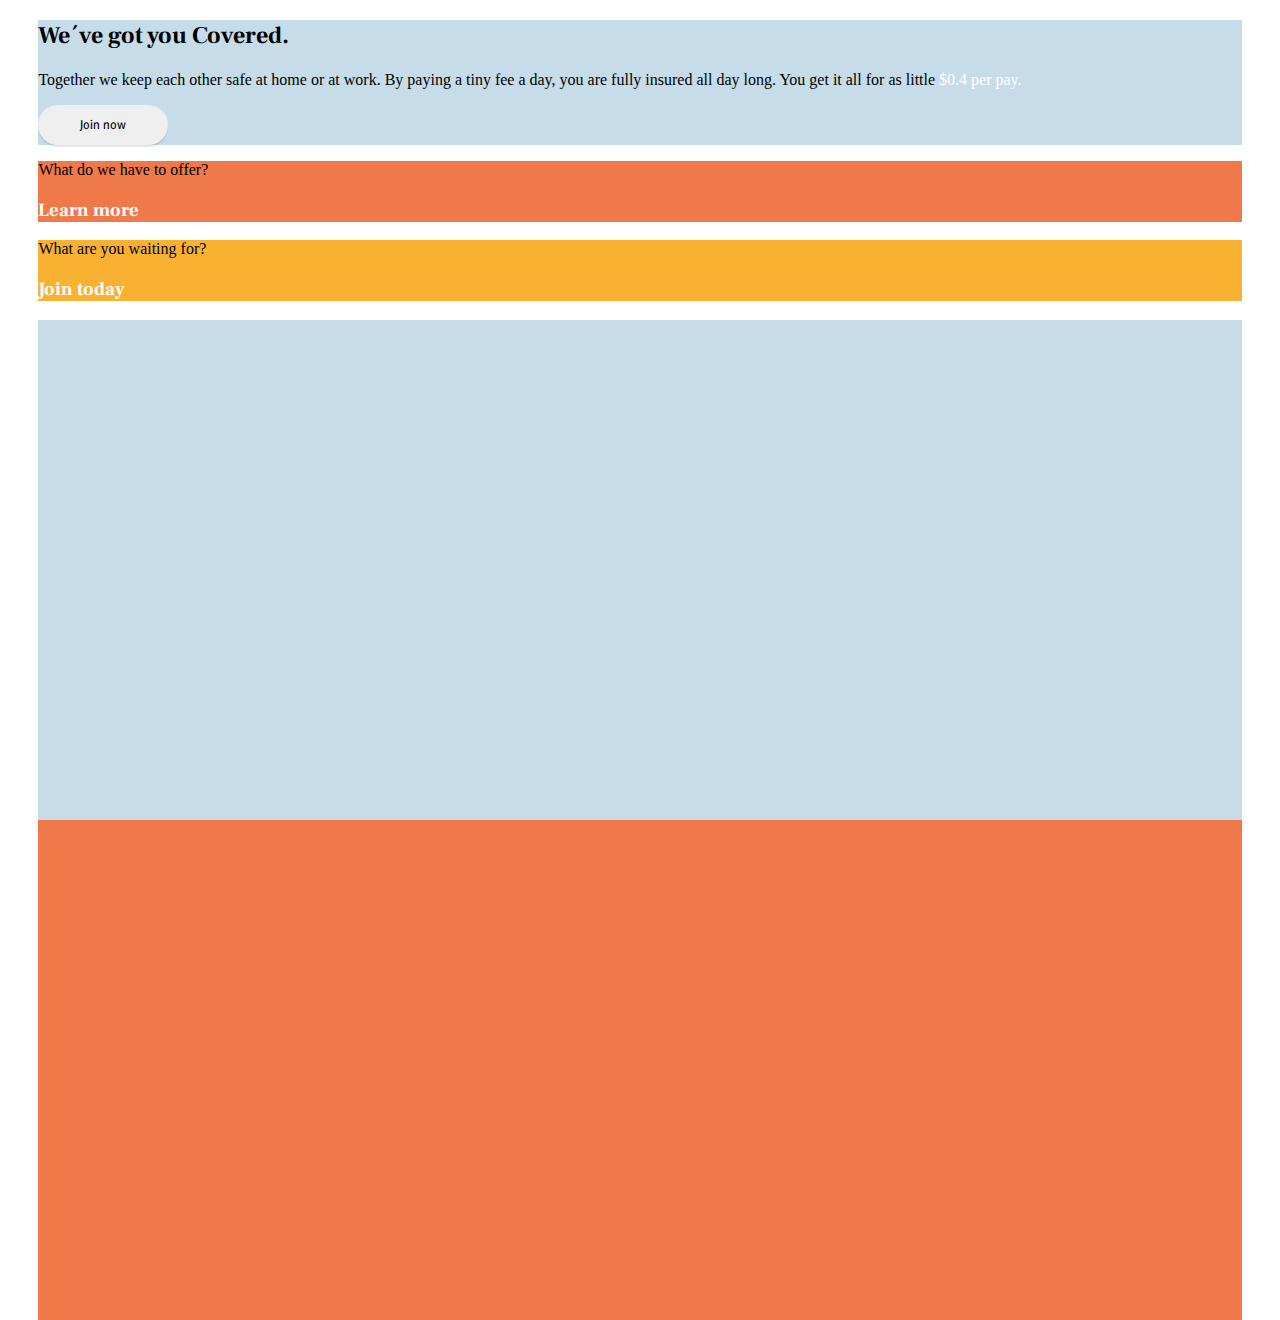
==== index.html @ 4764f1aa "fixed main tag" ====
<!DOCTYPE html>
<!--[if lt IE 7]>      <html class="no-js lt-ie9 lt-ie8 lt-ie7"> <![endif]-->
<!--[if IE 7]>         <html class="no-js lt-ie9 lt-ie8"> <![endif]-->
<!--[if IE 8]>         <html class="no-js lt-ie9"> <![endif]-->
<!--[if gt IE 8]><!-->
<html class="no-js">
<!--<![endif]-->

<head>
    <meta charset="utf-8">
    <meta http-equiv="X-UA-Compatible" content="IE=edge">
    <title>insurance-project</title>
    <meta name="description" content="">
    <meta name="viewport" content="width=device-width, initial-scale=1">
    <link rel="stylesheet" href="style.css">
</head>

<body>
    <main><section class="cover grid">
        <div class="cover__right">
            <article class="passepartout--bottom blue-bg">
                <h2>We´ve got you Covered.</h2>
                <p>
                    Together we keep each other safe at home or at work.
                    By paying a tiny fee a day, you are fully insured all
                    day long. You get it all for as little
                    <span class="brightest">
                        $0.4 per pay.
                    </span>
                </p>
                <button class="join">Join now</button>
                <div class="grid--subgrid">
                    <img class="family__img" src="family.png" alt="">
                </div>
            </article>
        </div>
        <div class="cover__left">         
            <article class="passepartout content--center red-bg">
                <p>What do we have to offer?</p>
                <h3 class="brightest">Learn more</h3>
            </article>
            <article class="passepartout content--center yellow-bg">
                <p>What are you waiting for?</p>
                <h3 class="brightest">Join today</h3>
            </article>
        </div>
    </section>
    <nav></nav>
    
        <div id="Middle" class="grid-1by1"><section class="blue-bg"></section><section class="red-bg"></section></div>
        <section id="Bottom"></section>     
    </main>
    <footer></footer>
</body>

</html>
---- style.css ----
@import url('https://fonts.googleapis.com/css2?family=Fira+Sans+Condensed:wght@400;500;700&family=Frank+Ruhl+Libre:wght@700;900&family=Rambla:wght@700&display=swap');

/**/

/* global */

html,
body {
    height: 100%;
}

html {
    margin-left: 3%;
    margin-right: 3%;
    margin-bottom: 0%;
    margin-top: 0%;
}

body {
    margin: 0%;
    vertical-align: middle;
}

/* colors */

:root {
    --blue: #c6dde9;
    --red: #f07949;
    --yellow: #f9b131;
    --bright: #999999;
    --brighter: #eaeaea;
    --brightest: #ffffff;
    --dim: #4f585d;
    --dark: #43403f;
    --darker: #282c2f;
    --darkest: #000000;
}


.red {
    color: var(--red);
}

.blue {
    color: var(--blue);
}

.yellow {
    color: var(--yellow);
}

.bright {
    color: var(--bright);
}

.brighter {
    color: var(--brighter);
}

.brightest {
    color: var(--brightest);
}

.dim {
    color: var(--dim);
}

.dark {
    color: var(--dark);
}

.darker {
    color: var(--darker);
}

.darkest {
    color: var(--darkest);
}

.red {
    color: var(--red);
}

.blue {
    color: var(--blue);
}

.yellow {
    color: var(--yellow);
}

.bright {
    color: var(--bright);
}

.brighter {
    color: var(--brighter);
}

.brightest {
    color: var(--brightest);
}

.dim {
    color: var(--dim);
}

.dark {
    color: var(--dark);
}

.darker {
    color: var(--darker);
}

.darkest {
    color: var(--darkest);
}

.red-bg {
    background-color: var(--red);
}

.blue-bg {
    background-color: var(--blue);
}

.yellow-bg {
    background-color: var(--yellow);
}

.bright-bg {
    background-color: var(--bright);
}

.brighter-bg {
    background-color: var(--brighter);
}

.brightest-bg {
    background-color: var(--brightest);
}

.dim-bg {
    background-color: var(--dim);
}

.dark-bg {
    background-color: var(--dark);
}

.darker-bg {
    background-color: var(--darker);
}

.darkest-bg {
    background-color: var(--darkest);
}


/* colors end */

/* fonts */

:root {
    --link: 'Rambla', sans-serif;
    --heading: 'Frank Ruhl Libre', serif;
    --paragraph: 'Fira Sans Condensed', sans-serif;
}

button {
    font-family: var(--link);
}

h1,
h2,
h3,
h4,
h5,
h6 {
    font-family: var(--heading);
}

p {
    font-family: var(--p-font-fam);
}

p.small {
    font-size: small;
}

p.medium {
    font-size: medium;
}

p.large {
    font-size: large;
}

p.larger {
    font-size: larger;
}

/* fonts end*/


link {
    text-decoration: none;

}

nav link {

    color: var(--dim);
}

nav link:hover {
    color: var(--darker);
}

.flex {
    display: flex;
}

/* grid */

/* class begins with "grid-" */
[class^="grid-"] {
    display: grid;
}

.grid-container {}

.grid-container .a {
    grid-area: a;
}

.grid-container .b {
    grid-area: b;
}

.grid-1by1 {
    grid-template-areas:
        "a"
        "b";
    grid-template-columns: repeat(1, 1fr);
    grid-template-rows: repeat(2, 500px);

}


.grid-2by1 {
    grid-column: 2/3;
    grid-row: 1/3;
}

button.join {
    width: 130px;
    height: 40px;
    box-shadow: 0px 2px 0px rgba(0, 0, 0, 0.1);
    border-color: transparent;
    border-radius: 100px;
}

.hej {}

.numbered {}
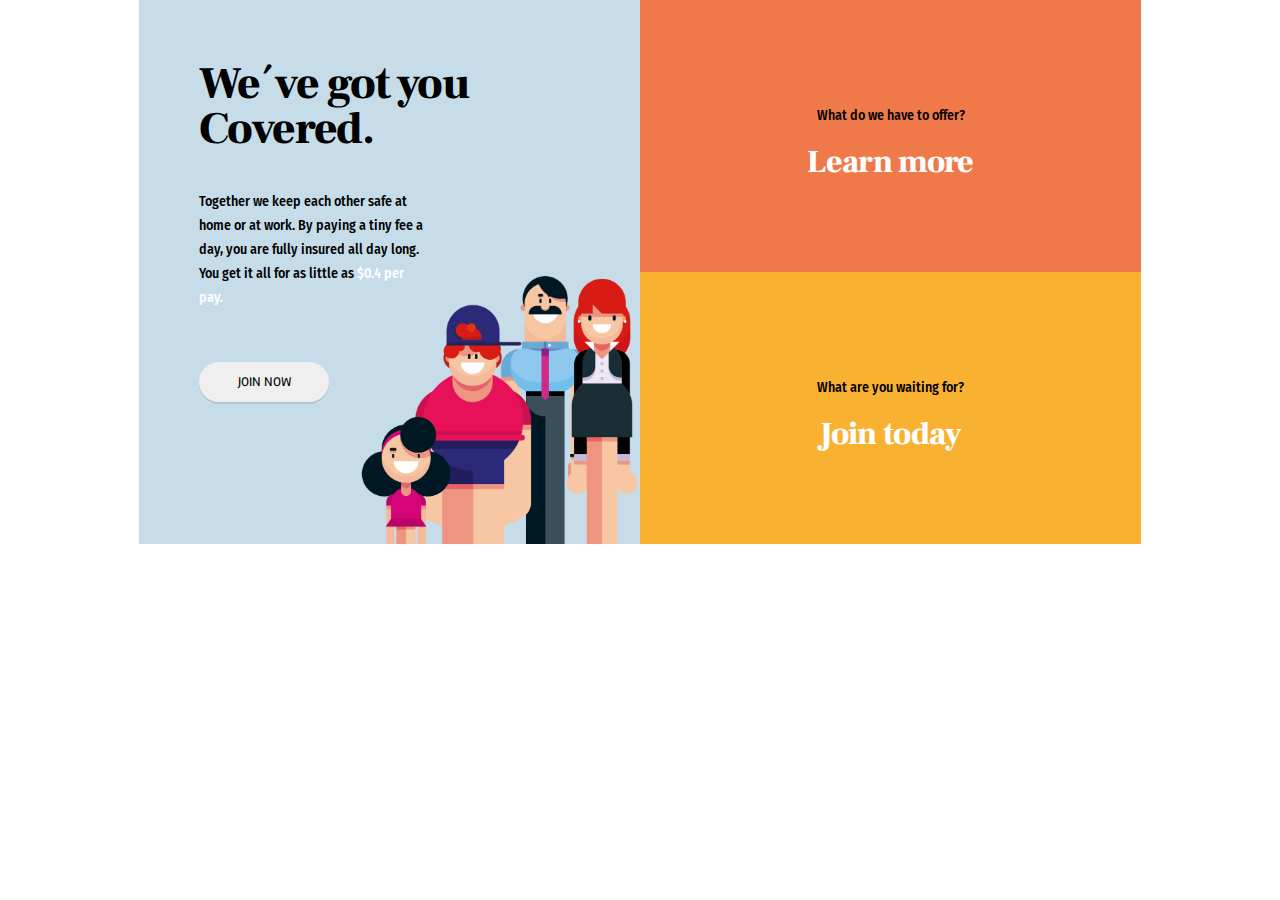
==== commit 0cda4303: "topSection, comments i css.file" ====
--- a/index.html
+++ b/index.html
@@ -16,39 +16,36 @@
 </head>
 
 <body>
-    <main><section class="cover grid">
-        <div class="cover__right">
-            <article class="passepartout--bottom blue-bg">
-                <h2>We´ve got you Covered.</h2>
-                <p>
-                    Together we keep each other safe at home or at work.
-                    By paying a tiny fee a day, you are fully insured all
-                    day long. You get it all for as little
-                    <span class="brightest">
-                        $0.4 per pay.
-                    </span>
-                </p>
-                <button class="join">Join now</button>
-                <div class="grid--subgrid">
-                    <img class="family__img" src="family.png" alt="">
-                </div>
-            </article>
-        </div>
-        <div class="cover__left">         
-            <article class="passepartout content--center red-bg">
-                <p>What do we have to offer?</p>
-                <h3 class="brightest">Learn more</h3>
-            </article>
-            <article class="passepartout content--center yellow-bg">
-                <p>What are you waiting for?</p>
-                <h3 class="brightest">Join today</h3>
-            </article>
-        </div>
+
+    <section class="topSection grid">
+        <article class="blue-square blue-bg">
+            <h2> We´ve got you Covered.</h2>
+            <p>
+                Together we keep each other safe at
+                home or at work. By paying a tiny
+                fee a day, you are fully insured all
+                day long. You get it all for as
+                little as <span class="brightest">$0.4 per pay.</span>
+            </p>
+            <button class="join">JOIN NOW</button>
+        </article>
+        <article class="red-square red-bg passpartou flex">
+            <p>What do we have to offer?</p>
+            <h3 class="brightest">Learn more</h3>
+        </article>
+        <article class="yellow-square yellow-bg passpartou flex">
+            <p>What are you waiting for?</p>
+            <h3 class="brightest">Join today</h3>
+        </article>
     </section>
+
+
     <nav></nav>
-    
-        <div id="Middle" class="grid-1by1"><section class="blue-bg"></section><section class="red-bg"></section></div>
-        <section id="Bottom"></section>     
+    <main>
+        <!-- 
+           <div id="Middle" class="grid-1by1"><section class="blue-bg"></section><section class="red-bg"></section></div>
+        <section id="Bottom"></section>  
+        -->
     </main>
     <footer></footer>
 </body>
--- a/style.css
+++ b/style.css
@@ -9,17 +9,20 @@
     height: 100%;
 }
 
-html {
+
+/*COMMENT OUT, Carl*/
+/* html {
     margin-left: 3%;
     margin-right: 3%;
     margin-bottom: 0%;
     margin-top: 0%;
-}
+} */
 
 body {
     margin: 0%;
     vertical-align: middle;
 }
+
 
 /* colors */
 
@@ -181,8 +184,10 @@
     font-family: var(--heading);
 }
 
+
+/*CHANGED VALUE, Carl*/
 p {
-    font-family: var(--p-font-fam);
+    font-family: var(--paragraph);
 }
 
 p.small {
@@ -248,10 +253,7 @@
 
 }
 
-
 .grid-2by1 {
-    grid-column: 2/3;
-    grid-row: 1/3;
 }
 
 button.join {
@@ -260,8 +262,127 @@
     box-shadow: 0px 2px 0px rgba(0, 0, 0, 0.1);
     border-color: transparent;
     border-radius: 100px;
-}
-
-.hej {}
-
-.numbered {}+    
+    /*ADDED, Carl*/
+    text-transform: uppercase;
+    margin: 10% 0;
+}
+
+.numbered {}
+
+
+
+/*
+Calle CSS
+*/
+
+* {
+    box-sizing: border-box;
+}
+
+
+/*Fonts*/
+
+h2 {
+    font-weight: 900;
+    font-size: 45px;
+    line-height: 100%;
+    letter-spacing: -0.02em;
+}
+
+h3 {
+    font-style: normal;
+    font-weight: 900;
+    font-size: 32px;
+    line-height: 41px;
+    letter-spacing: -0.02em;
+    margin: 0;
+}
+
+article p {
+    font-style: normal;
+    font-weight: 500;
+    font-size: 14px;
+    line-height: 24px;
+}
+
+/*
+MOBILE
+*/
+
+.blue-square {
+    min-width: 375px;
+    height: 724px;
+    padding: 5% 5% 0% 5%;
+
+    background: var(--blue) url('family.png') bottom center no-repeat;
+    background-size: 342px auto;
+}
+
+.red-square, .yellow-square {
+    min-width: 375px;
+    height: 315px;
+}
+
+.passpartou {
+    padding: 5%;
+}
+
+.red-square.flex, .yellow-square.flex {
+    display: flex;
+    flex-direction: column;
+    justify-content: center;
+    align-items: center;
+}
+
+/*
+DESKTOP LAYOUT
+*/
+
+.topSection {
+    grid-template-columns:1fr repeat(2, minmax(375px, 501px)) 1fr;
+    grid-template-rows: repeat(2, 272px);
+    grid-template-areas: 
+    ". bs rs ."
+    ". bs ys ."    
+    ;
+}
+
+.topSection .blue-square {
+    grid-area: bs;
+}
+
+.topSection .red-square {
+    grid-area: rs;
+}
+
+.topSection .yellow-square {
+    grid-area: ys;
+}
+
+@media only screen and (min-width: 750px) {
+
+    .grid {
+        display :grid;
+    }
+
+    .blue-square {
+        height: 100%;
+    }
+
+    .blue-square {
+        padding: 5% 12% 0% 12%;
+    }
+
+    .blue-square p {
+        width: 32ch;
+    }
+    
+    .blue-square {
+        background-position: bottom right;
+        background-size: 280px;
+    }
+
+    .red-square, .yellow-square {
+        height: 100%;
+}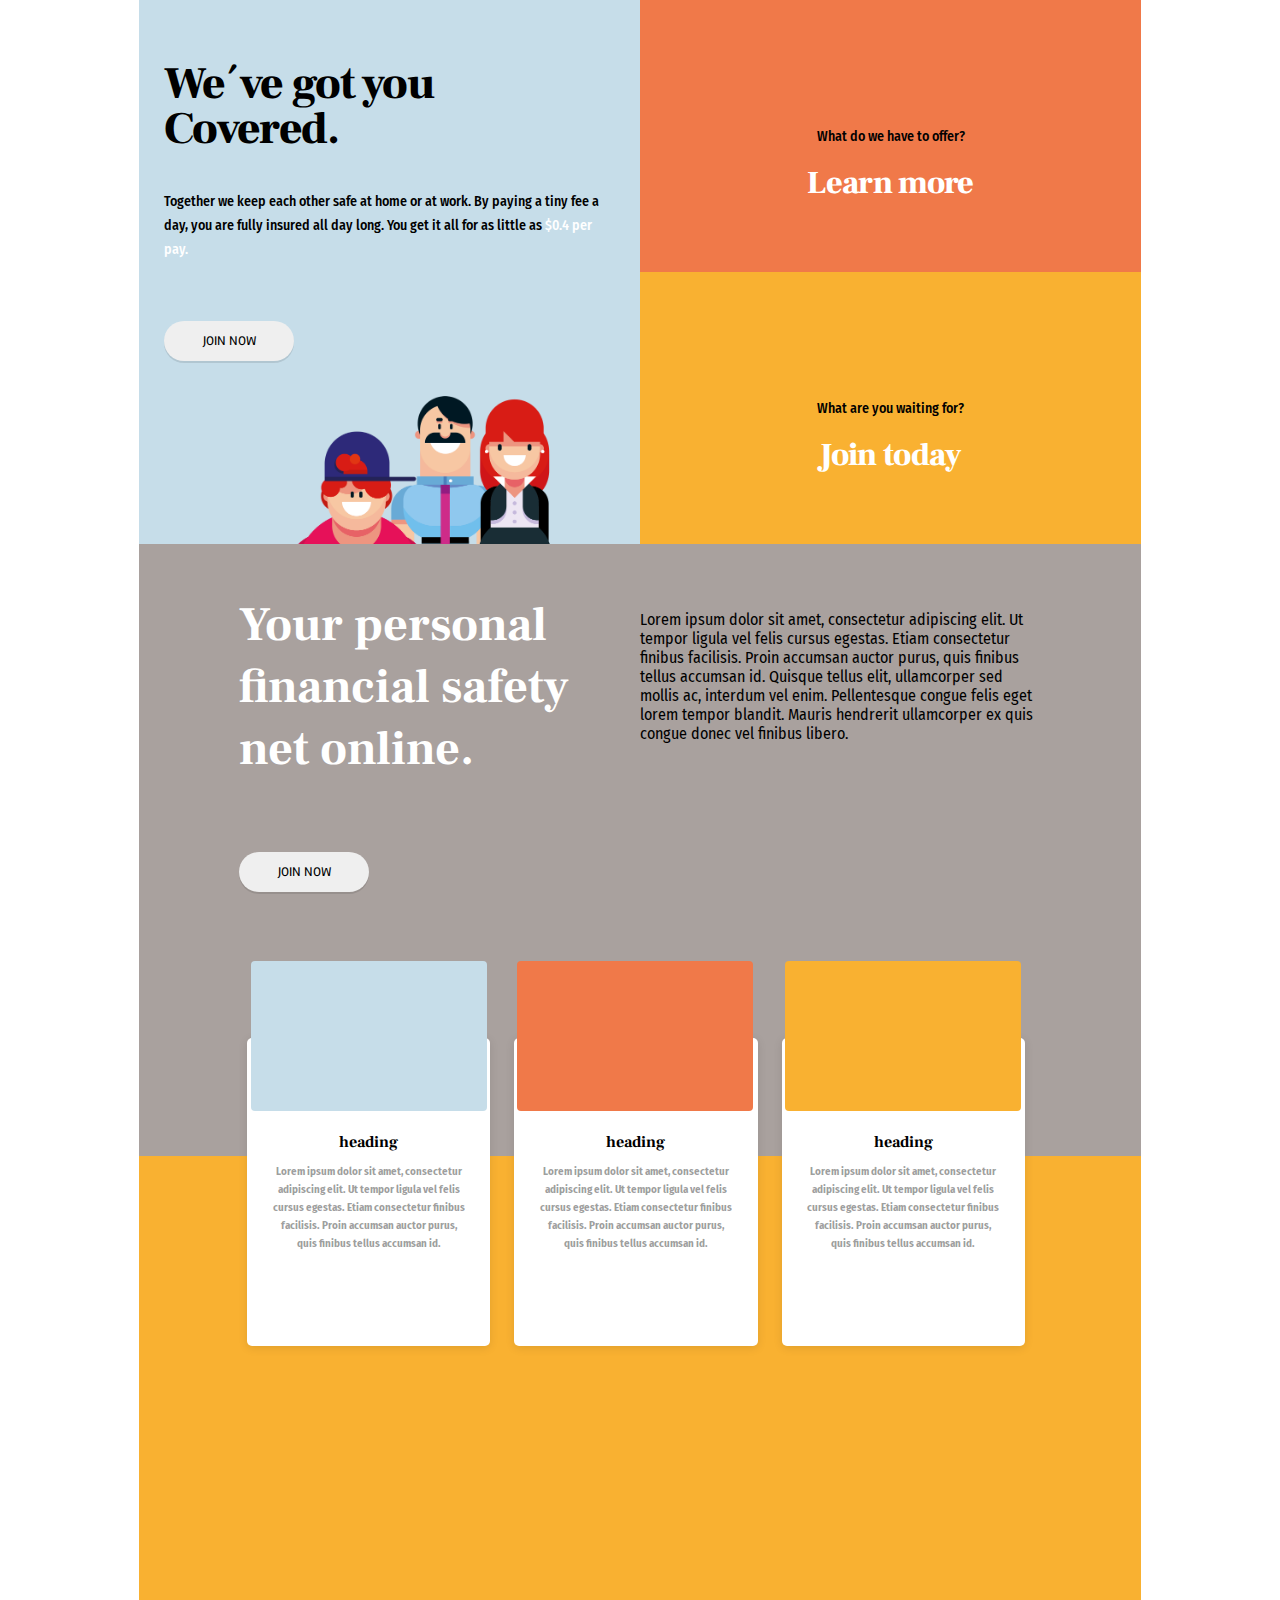
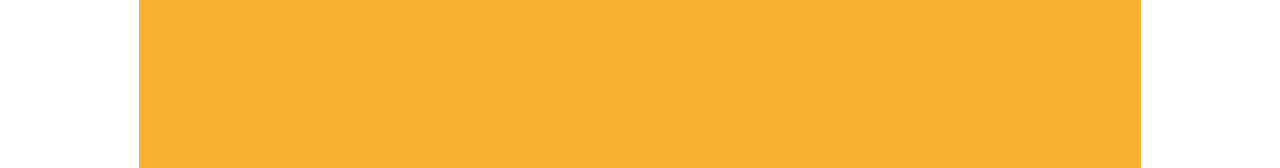
==== commit 229fb92d: "added work bread and edit queries" ====
--- a/index.html
+++ b/index.html
@@ -42,6 +42,41 @@
 
     <nav></nav>
     <main>
+        <section id="Middle" class="grid-1by1">
+            <div class="a bright-bg rectangle-big inline-grid grid-2by1">
+                <div class="container-l">
+                <h1 class="brightest">Your personal financial safety net online.</h1><button class="join smartphone-hidden">JOIN NOW</button></div>
+              <div class="container-r"> <p>Lorem ipsum dolor sit amet, consectetur adipiscing elit. Ut tempor ligula vel felis cursus egestas.
+                    Etiam consectetur finibus facilisis. Proin accumsan auctor purus, quis finibus tellus accumsan id.
+                    Quisque tellus elit, ullamcorper sed mollis ac, interdum vel enim. Pellentesque congue felis eget
+                    lorem tempor blandit. Mauris hendrerit ullamcorper ex quis congue donec vel finibus libero.</p></div>
+                
+            </div>
+    
+            <div class="flex yellow-bg rectangle-big justify-center direction-row ">
+                <div class="card">
+                    <div class="avatar-child"></div>
+                    <h4>heading<p>Lorem ipsum dolor sit amet, consectetur adipiscing elit. Ut tempor ligula vel felis
+                            cursus egestas. Etiam consectetur finibus facilisis. Proin accumsan auctor purus, quis
+                            finibus tellus accumsan id.</p>
+                    </h4>
+                </div>
+                <div class="card">
+                    <div class="avatar-adult"></div>
+                    <h4>heading<p>Lorem ipsum dolor sit amet, consectetur adipiscing elit. Ut tempor ligula vel felis
+                            cursus egestas. Etiam consectetur finibus facilisis. Proin accumsan auctor purus, quis
+                            finibus tellus accumsan id.</p>
+                    </h4>
+                </div>
+                <div class="card">
+                    <div class="avatar-old"></div>
+                    <h4>heading<p>Lorem ipsum dolor sit amet, consectetur adipiscing elit. Ut tempor ligula vel felis
+                            cursus egestas. Etiam consectetur finibus facilisis. Proin accumsan auctor purus, quis
+                            finibus tellus accumsan id.</p>
+                    </h4>
+                </div>
+        </section>
+        
         <!-- 
            <div id="Middle" class="grid-1by1"><section class="blue-bg"></section><section class="red-bg"></section></div>
         <section id="Bottom"></section>  
--- a/style.css
+++ b/style.css
@@ -7,20 +7,20 @@
 html,
 body {
     height: 100%;
+    word-break: break-word;
 }
 
 
 /*COMMENT OUT, Carl*/
 /* html {
-    margin-left: 3%;
-    margin-right: 3%;
+    margin-left: 5%;
+    margin-right: 5%;
     margin-bottom: 0%;
     margin-top: 0%;
 } */
 
 body {
     margin: 0%;
-    vertical-align: middle;
 }
 
 
@@ -30,7 +30,7 @@
     --blue: #c6dde9;
     --red: #f07949;
     --yellow: #f9b131;
-    --bright: #999999;
+    --bright: #a9a19e;
     --brighter: #eaeaea;
     --brightest: #ffffff;
     --dim: #4f585d;
@@ -174,6 +174,8 @@
 button {
     font-family: var(--link);
 }
+
+h1 {font-size: xxx-large;}
 
 h1,
 h2,
@@ -227,13 +229,149 @@
     display: flex;
 }
 
+.justify-center {
+    justify-content: center;
+}
+
+.direction-row {
+    flex-direction: row;
+}
+
+
 /* grid */
 
-/* class begins with "grid-" */
-[class^="grid-"] {
+.grid {
     display: grid;
 }
 
+.inline-grid {
+    display: inline-grid;
+}
+
+.avatar-child {
+    background-color: var(--blue);
+    background-image: url(/img/child.png);
+    background-position: bottom;
+    background-size: 30%;
+    background-repeat: no-repeat;
+    left: 1.25%;
+    position: relative;
+    top: -25%;
+    border-radius: 4px;
+    width: 236px;
+height: 150px;
+background-position: center 40px;
+
+}
+
+.avatar-adult {
+    background-color: var(--red);
+    background-image: url(/img/adult.png);
+    background-position: bottom;
+    background-size: 30%;
+    background-repeat: no-repeat;
+    left: 1.25%;
+    position: relative;
+    top: -25%;
+    border-radius: 4px;
+    width: 236px;
+height: 150px;
+background-position: center 40px;
+
+}
+
+.avatar-old 
+
+{
+    background-color: var(--yellow);
+    background-image: url(/img/old.png);
+    background-position: bottom;
+    background-size: 30%;
+    background-repeat: no-repeat;
+    left: 1.25%;
+    position: relative;
+    top: -25%;
+    border-radius: 4px;
+    width: 236px;
+height: 150px;
+background-position: center 40px;
+
+}
+
+.rectangle-big h1 {
+    margin-top: 0%;
+}
+
+.grid-2by1 {
+    grid-template-areas:
+        "a b";
+    grid-template-columns: repeat(2, 1fr);
+    grid-template-rows: repeat(1, minmax(375px, 501px));
+
+}
+
+.avatar-child {
+    background-color: var(--blue);
+    background-image: url(/img/child.png);
+    background-position: bottom;
+    background-size: 30%;
+    background-repeat: no-repeat;
+    left: 1.5%;
+    position: relative;
+    top: -25%;
+    border-radius: 4px;
+    width: 236px;
+height: 150px;
+background-position: center 40px;
+
+}
+
+
+
+
+.card {
+    background-color: var(--brightest);
+    box-shadow: 0px 2px 10px rgba(0, 0, 0, 0.1);
+    margin-left: 1%;
+    margin-right: 2%;
+    position: relative;
+    width: 256px;
+    height: 308px;
+    border-radius: 5px;
+    position: relative;
+    bottom: 30%;
+    text-align: center;
+}
+
+.card h4 {
+    position: relative;
+    bottom: 25%;
+    text-align: center;
+}
+
+.card p {
+    font-style: normal;
+    font-weight: bold;
+    font-size: 11px;
+    line-height: 18px;
+    color: rgba(0, 0, 0, 0.4);
+    margin-left: 10%;
+    margin-right: 10%;
+}
+
+
+main {
+    display: flex;
+    justify-content: center;
+}
+
+.rectangle-big {
+    width: 1002px;
+    height: 612px;
+    padding-left: 10%;
+    padding-right: 10%;
+    padding-top:5%;
+}
 .grid-container {}
 
 .grid-container .a {
@@ -249,11 +387,8 @@
         "a"
         "b";
     grid-template-columns: repeat(1, 1fr);
-    grid-template-rows: repeat(2, 500px);
-
-}
-
-.grid-2by1 {
+    grid-template-rows: repeat(2, minmax(375px, 501px));
+
 }
 
 button.join {
@@ -268,6 +403,8 @@
     margin: 10% 0;
 }
 
+button.join:hover {background-color: var(--brighter);}
+
 .numbered {}
 
 
@@ -360,7 +497,28 @@
     grid-area: ys;
 }
 
+@media only screen and (max-width: 805px) {
+    .rectangle-big {flex-flow: column; height: 100%;
+        display: flex;
+        flex-flow: column;
+        width: auto;}
+
+        
+    .card {align-self: center; margin-top: 30%; bottom: 90%; }
+    div[class^="avatar"] {left: 3.5%}
+
+    .smartphone-hidden {display: none;}
+
+
+    @media only screen and (max-width: 410px) {
+        .rectangle-big p {
+            margin-bottom: 10em;
+        }
+
+   }
+
 @media only screen and (min-width: 750px) {
+
 
     .grid {
         display :grid;
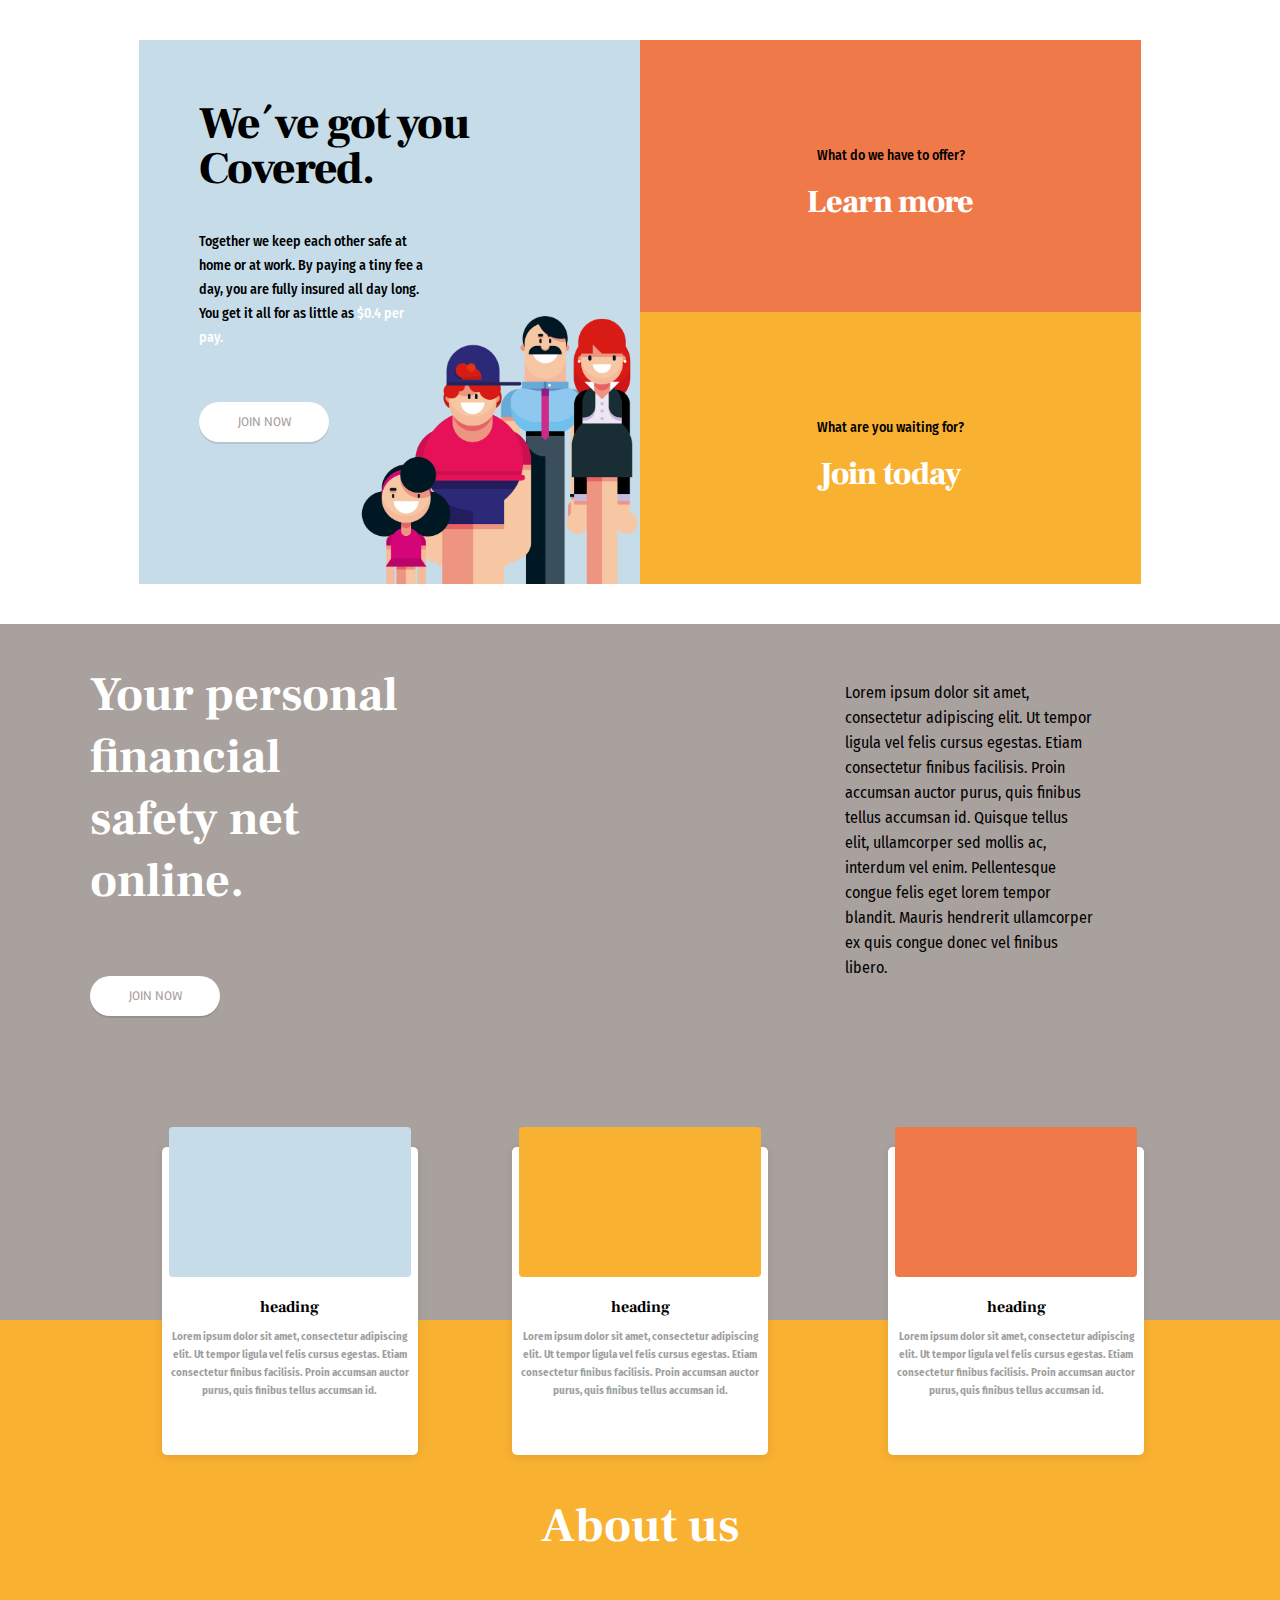
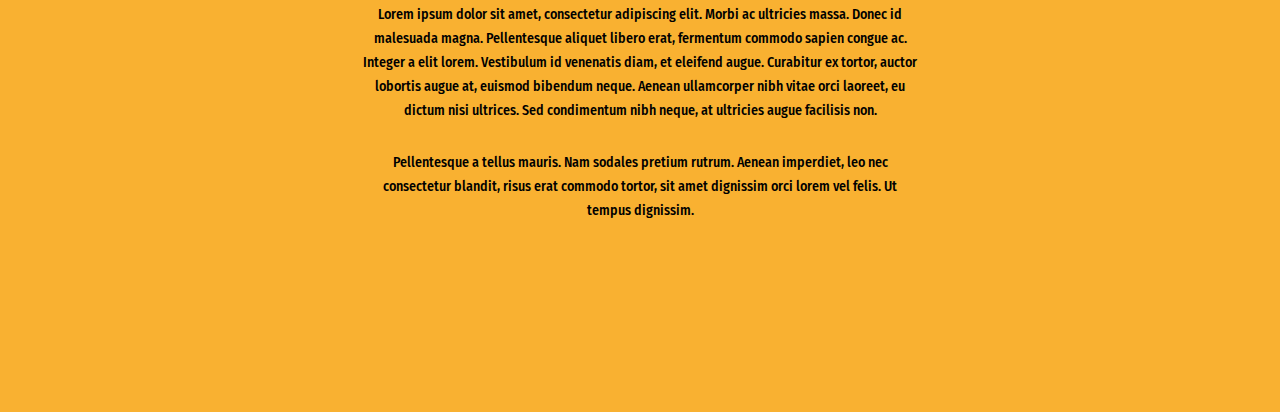
==== commit 9bc2dc8c: "restructured middle sections" ====
--- a/index.html
+++ b/index.html
@@ -42,41 +42,71 @@
 
     <nav></nav>
     <main>
-        <section id="Middle" class="grid-1by1">
-            <div class="a bright-bg rectangle-big inline-grid grid-2by1">
-                <div class="container-l">
-                <h1 class="brightest">Your personal financial safety net online.</h1><button class="join smartphone-hidden">JOIN NOW</button></div>
-              <div class="container-r"> <p>Lorem ipsum dolor sit amet, consectetur adipiscing elit. Ut tempor ligula vel felis cursus egestas.
-                    Etiam consectetur finibus facilisis. Proin accumsan auctor purus, quis finibus tellus accumsan id.
-                    Quisque tellus elit, ullamcorper sed mollis ac, interdum vel enim. Pellentesque congue felis eget
-                    lorem tempor blandit. Mauris hendrerit ullamcorper ex quis congue donec vel finibus libero.</p></div>
-                
+        <!-- grid -->
+        <section class="bright-bg grid">
+            <!-- Grå -->
+            <!-- 100% - höjden på korten -->
+            <div class="grid-container1">
+                <div class="text-container1">
+                    <h1 class="brightest">Your personal financial safety net online.</h1><button
+                        class="join smartphone-hidden">JOIN NOW</button>
+                </div>
+                <div class="text-container2">
+                    <p class="more-line-height">Lorem ipsum dolor sit amet, consectetur adipiscing elit. Ut tempor ligula vel felis cursus
+                        egestas.
+                        Etiam consectetur finibus facilisis. Proin accumsan auctor purus, quis finibus tellus accumsan
+                        id.
+                        Quisque tellus elit, ullamcorper sed mollis ac, interdum vel enim. Pellentesque congue felis
+                        eget
+                        lorem tempor blandit. Mauris hendrerit ullamcorper ex quis congue donec vel finibus libero.</p>
+                </div>
             </div>
-    
-            <div class="flex yellow-bg rectangle-big justify-center direction-row ">
-                <div class="card">
-                    <div class="avatar-child"></div>
-                    <h4>heading<p>Lorem ipsum dolor sit amet, consectetur adipiscing elit. Ut tempor ligula vel felis
+            <!-- Negativ marginal höjden op korten / 2 -->
+            <div class="card-container">
+                <div>
+                    <div class="card">
+                        <div class="avatar-child"></div>
+                        <h4>heading
+                        </h4>
+                        <p>Lorem ipsum dolor sit amet, consectetur adipiscing elit. Ut tempor ligula vel felis
                             cursus egestas. Etiam consectetur finibus facilisis. Proin accumsan auctor purus, quis
                             finibus tellus accumsan id.</p>
-                    </h4>
+                    </div>
                 </div>
                 <div class="card">
                     <div class="avatar-adult"></div>
-                    <h4>heading<p>Lorem ipsum dolor sit amet, consectetur adipiscing elit. Ut tempor ligula vel felis
-                            cursus egestas. Etiam consectetur finibus facilisis. Proin accumsan auctor purus, quis
-                            finibus tellus accumsan id.</p>
+                    <h4>heading
                     </h4>
+                    <p>Lorem ipsum dolor sit amet, consectetur adipiscing elit. Ut tempor ligula vel felis
+                        cursus egestas. Etiam consectetur finibus facilisis. Proin accumsan auctor purus, quis
+                        finibus tellus accumsan id.</p>
                 </div>
                 <div class="card">
                     <div class="avatar-old"></div>
-                    <h4>heading<p>Lorem ipsum dolor sit amet, consectetur adipiscing elit. Ut tempor ligula vel felis
-                            cursus egestas. Etiam consectetur finibus facilisis. Proin accumsan auctor purus, quis
-                            finibus tellus accumsan id.</p>
+                    <h4>heading
                     </h4>
+                    <p>Lorem ipsum dolor sit amet, consectetur adipiscing elit. Ut tempor ligula vel felis
+                        cursus egestas. Etiam consectetur finibus facilisis. Proin accumsan auctor purus, quis
+                        finibus tellus accumsan id.</p>
                 </div>
+            </div>
         </section>
-        
+        <section class="yellow-bg rectangle-big">
+            <article class="about-us"><div class="about-us">
+                <h1 class=" brightest about-us">About us</h1>
+                <p class="about-us">Lorem ipsum dolor sit amet, consectetur adipiscing elit. Morbi ac ultricies massa. Donec id
+                    malesuada
+                    magna. Pellentesque aliquet libero erat, fermentum commodo sapien congue ac. Integer a elit lorem.
+                    Vestibulum id venenatis diam, et eleifend augue. Curabitur ex tortor, auctor lobortis augue at,
+                    euismod bibendum neque. Aenean ullamcorper nibh vitae orci laoreet, eu dictum nisi ultrices. Sed
+                    condimentum nibh neque, at ultricies augue facilisis non.
+                </p> <p>
+                    Pellentesque a tellus mauris. Nam sodales pretium rutrum. Aenean imperdiet, leo nec consectetur
+                    blandit, risus erat commodo tortor, sit amet dignissim orci lorem vel felis. Ut tempus dignissim.
+                </p></div>
+            </article>
+        </section>
+
         <!-- 
            <div id="Middle" class="grid-1by1"><section class="blue-bg"></section><section class="red-bg"></section></div>
         <section id="Bottom"></section>  
--- a/style.css
+++ b/style.css
@@ -190,6 +190,7 @@
 /*CHANGED VALUE, Carl*/
 p {
     font-family: var(--paragraph);
+    
 }
 
 p.small {
@@ -251,50 +252,46 @@
 .avatar-child {
     background-color: var(--blue);
     background-image: url(/img/child.png);
-    background-position: bottom;
     background-size: 30%;
     background-repeat: no-repeat;
-    left: 1.25%;
+    border-radius: 4px;
+    min-width: 236px;
+    min-height: 150px;
+    background-position: center 40px;
     position: relative;
-    top: -25%;
+    bottom: 20px;
+}
+
+.grid-container1 {display: grid;
+    grid-template-columns: 1fr 1fr;margin-bottom: 100px;}
+
+.avatar-adult {
+    background-color: var(--yellow);
+    background-image: url(/img/adult.png);
+    background-size: 35%;
+    background-repeat: no-repeat;
     border-radius: 4px;
-    width: 236px;
-height: 150px;
-background-position: center 40px;
-
-}
-
-.avatar-adult {
+    min-width: 236px;
+    min-height: 150px;
+    background-position: center 30px;
+    position: relative;
+    bottom: 20px;
+
+}
+
+.avatar-old 
+
+{
     background-color: var(--red);
-    background-image: url(/img/adult.png);
-    background-position: bottom;
-    background-size: 30%;
+    background-image: url(/img/old.png);
+    background-size: 45%;
     background-repeat: no-repeat;
-    left: 1.25%;
+    border-radius: 4px;
+    min-width: 236px;
+    min-height: 150px;
+    background-position: center 40px;
     position: relative;
-    top: -25%;
-    border-radius: 4px;
-    width: 236px;
-height: 150px;
-background-position: center 40px;
-
-}
-
-.avatar-old 
-
-{
-    background-color: var(--yellow);
-    background-image: url(/img/old.png);
-    background-position: bottom;
-    background-size: 30%;
-    background-repeat: no-repeat;
-    left: 1.25%;
-    position: relative;
-    top: -25%;
-    border-radius: 4px;
-    width: 236px;
-height: 150px;
-background-position: center 40px;
+    bottom: 20px;
 
 }
 
@@ -302,50 +299,56 @@
     margin-top: 0%;
 }
 
-.grid-2by1 {
+.template-area-1 {
     grid-template-areas:
-        "a b";
-    grid-template-columns: repeat(2, 1fr);
-    grid-template-rows: repeat(1, minmax(375px, 501px));
-
-}
-
-.avatar-child {
-    background-color: var(--blue);
-    background-image: url(/img/child.png);
-    background-position: bottom;
-    background-size: 30%;
-    background-repeat: no-repeat;
-    left: 1.5%;
-    position: relative;
-    top: -25%;
-    border-radius: 4px;
-    width: 236px;
-height: 150px;
-background-position: center 40px;
-
-}
-
-
+        "a"
+        "b";
+
+    grid-template-rows: repeat(2, auto auto);
+
+}
+
+.card-container {margin-bottom: -175px;
+    display: flex;
+    justify-content: center;}
+
+ p.about-us{
+    text-align: center;
+    }
+
+section {padding: 40px;}
+
+.grid-container1{display: grid;
+    grid-template-columns: 1fr 1fr;}
 
 
 .card {
     background-color: var(--brightest);
     box-shadow: 0px 2px 10px rgba(0, 0, 0, 0.1);
-    margin-left: 1%;
-    margin-right: 2%;
-    position: relative;
+    margin-left: 10%;
     width: 256px;
     height: 308px;
     border-radius: 5px;
-    position: relative;
-    bottom: 30%;
     text-align: center;
-}
+    display: flex;
+flex-direction: column;
+padding-left: 7px;
+padding-right: 7px;
+}
+
+.text-container1 {padding-left: 50px;
+    padding-right: 50px;width: 415px;}
+
+    .text-container1 h1 {margin-top:0;}
+
+.text-container2 {padding-left: 10%;
+    width: 310px;justify-self: center;}
+
+text-container2 p {padding-right: 175px;padding-left: 50px;}
 
 .card h4 {
-    position: relative;
-    bottom: 25%;
+    margin-bottom: 0;
+    margin-top: 0;
     text-align: center;
 }
 
@@ -355,31 +358,28 @@
     font-size: 11px;
     line-height: 18px;
     color: rgba(0, 0, 0, 0.4);
-    margin-left: 10%;
-    margin-right: 10%;
-}
-
-
-main {
-    display: flex;
-    justify-content: center;
-}
-
-.rectangle-big {
-    width: 1002px;
-    height: 612px;
-    padding-left: 10%;
-    padding-right: 10%;
-    padding-top:5%;
-}
-.grid-container {}
-
-.grid-container .a {
+}
+
+article.about-us {margin:15vh;}
+
+div.about-us {display: flex;
+    flex-direction: column;
+    margin-left: 20%;
+    margin-right: 20%;text-align: center;}
+
+
+.more-line-height {line-height: 25px;}
+
+.grid-area-a {
     grid-area: a;
 }
 
-.grid-container .b {
+.grid-area-b {
     grid-area: b;
+}
+
+.grid-area-c {
+    grid-area: c;
 }
 
 .grid-1by1 {
@@ -397,7 +397,8 @@
     box-shadow: 0px 2px 0px rgba(0, 0, 0, 0.1);
     border-color: transparent;
     border-radius: 100px;
-    
+    background-color: var(--brightest);
+    color: var(--bright);
     /*ADDED, Carl*/
     text-transform: uppercase;
     margin: 10% 0;
@@ -452,7 +453,7 @@
     height: 724px;
     padding: 5% 5% 0% 5%;
 
-    background: var(--blue) url('family.png') bottom center no-repeat;
+    background: var(--blue) url('img/family.png') bottom center no-repeat;
     background-size: 342px auto;
 }
 
@@ -497,24 +498,28 @@
     grid-area: ys;
 }
 
-@media only screen and (max-width: 805px) {
-    .rectangle-big {flex-flow: column; height: 100%;
+@media only screen and (max-width: 375px) {
+
+    .grid-container1 {display: block;}
+
+    section.about-us {height: 245vh;}
+    div.about-us,article.about-us {margin: 0;}
+    grid-container1 {display: block;}
+    div.card-container {flex-flow: column; height: 100%;
         display: flex;
         flex-flow: column;
-        width: auto;}
+        width: auto;margin-bottom: 0vh;margin-top: -10vh;}
+
+        .text-container1, .text-container2 {padding: 0;}
+
+        section {padding: 30px;}
+
+        section.personal-finance {height: 285vh;}
 
         
-    .card {align-self: center; margin-top: 30%; bottom: 90%; }
-    div[class^="avatar"] {left: 3.5%}
+    .card {margin-top: 20%;margin-left: 8vw;}
 
     .smartphone-hidden {display: none;}
-
-
-    @media only screen and (max-width: 410px) {
-        .rectangle-big p {
-            margin-bottom: 10em;
-        }
-
    }
 
 @media only screen and (min-width: 750px) {
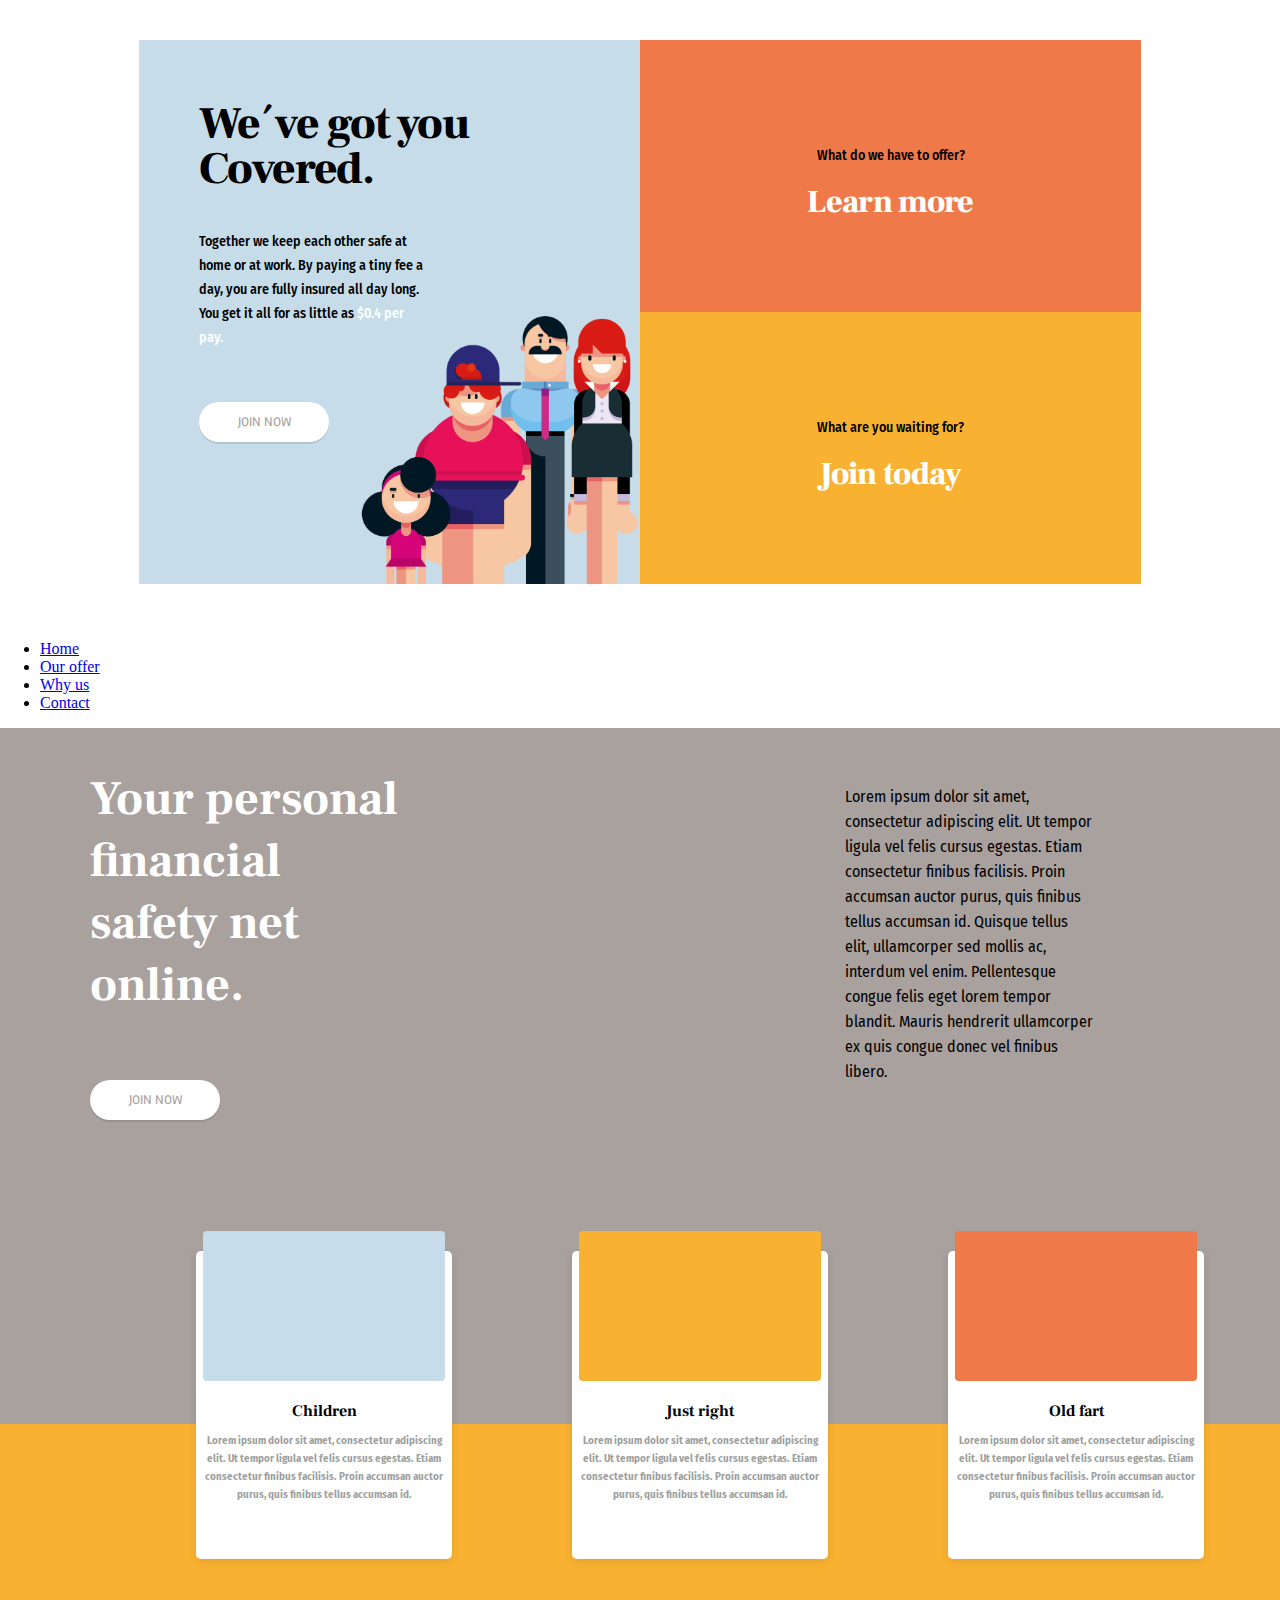
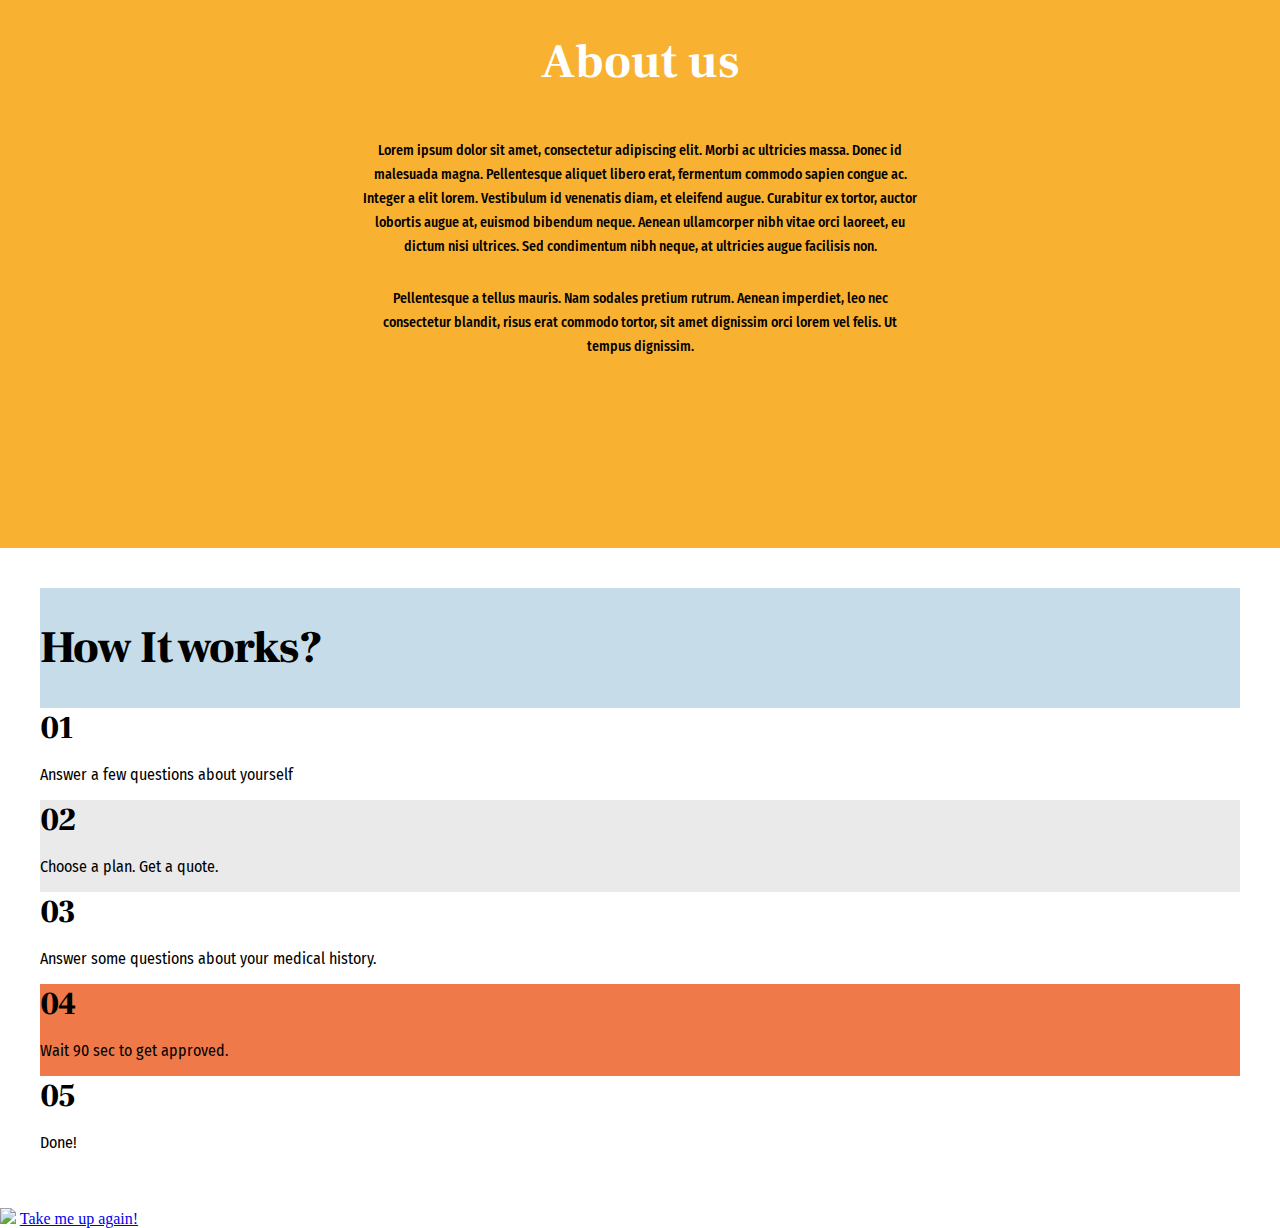
==== commit cf926783: "removed empty tag" ====
--- a/index.html
+++ b/index.html
@@ -17,42 +17,48 @@
 
 <body>
 
-    <section class="topSection grid">
-        <article class="blue-square blue-bg">
-            <h2> We´ve got you Covered.</h2>
-            <p>
-                Together we keep each other safe at
-                home or at work. By paying a tiny
-                fee a day, you are fully insured all
-                day long. You get it all for as
-                little as <span class="brightest">$0.4 per pay.</span>
-            </p>
-            <button class="join">JOIN NOW</button>
-        </article>
-        <article class="red-square red-bg passpartou flex">
-            <p>What do we have to offer?</p>
-            <h3 class="brightest">Learn more</h3>
-        </article>
-        <article class="yellow-square yellow-bg passpartou flex">
-            <p>What are you waiting for?</p>
-            <h3 class="brightest">Join today</h3>
-        </article>
-    </section>
+    <header>
+        <section class="topSection grid">
+            <article class="blue-square blue-bg imgFamily">
+                <h2> We´ve got you Covered.</h2>
+                <p>
+                    Together we keep each other safe at
+                    home or at work. By paying a tiny
+                    fee a day, you are fully insured all
+                    day long. You get it all for as
+                    little as <span class="brightest">$0.4 per pay.</span>
+                </p>
+                <button class="join">JOIN NOW</button>
+            </article>
+            <article class="red-square red-bg passpartou flex">
+                <p>What do we have to offer?</p>
+                <h3 class="brightest">Learn more</h3>
+            </article>
+            <article class="yellow-square yellow-bg passpartou flex">
+                <p>What are you waiting for?</p>
+                <h3 class="brightest">Join today</h3>
+            </article>
+        </section>
 
-
-    <nav></nav>
+        <nav class="mainNav hide">
+            <ul class="navItems">
+                <li><a class="link" href="index.html">Home</a></li>
+                <li><a class="link" href="#">Our offer</a></li>
+                <li><a class="link" href="#">Why us</a></li>
+                <li><a class="link" href="contact.html">Contact</a></li>
+            </ul>
+        </nav>
+    </header>
     <main>
-        <!-- grid -->
-        <section class="bright-bg grid">
-            <!-- Grå -->
-            <!-- 100% - höjden på korten -->
-            <div class="grid-container1">
+        <section class="bright-bg middle">
+            <div class="grid-container1 middle">
                 <div class="text-container1">
                     <h1 class="brightest">Your personal financial safety net online.</h1><button
                         class="join smartphone-hidden">JOIN NOW</button>
                 </div>
                 <div class="text-container2">
-                    <p class="more-line-height">Lorem ipsum dolor sit amet, consectetur adipiscing elit. Ut tempor ligula vel felis cursus
+                    <p class="more-line-height personal-finance textStyle">Lorem ipsum dolor sit amet, consectetur
+                        adipiscing elit. Ut tempor ligula vel felis cursus
                         egestas.
                         Etiam consectetur finibus facilisis. Proin accumsan auctor purus, quis finibus tellus accumsan
                         id.
@@ -61,21 +67,18 @@
                         lorem tempor blandit. Mauris hendrerit ullamcorper ex quis congue donec vel finibus libero.</p>
                 </div>
             </div>
-            <!-- Negativ marginal höjden op korten / 2 -->
             <div class="card-container">
-                <div>
-                    <div class="card">
-                        <div class="avatar-child"></div>
-                        <h4>heading
-                        </h4>
-                        <p>Lorem ipsum dolor sit amet, consectetur adipiscing elit. Ut tempor ligula vel felis
-                            cursus egestas. Etiam consectetur finibus facilisis. Proin accumsan auctor purus, quis
-                            finibus tellus accumsan id.</p>
-                    </div>
+                <div class="card">
+                    <div class="avatar-child"></div>
+                    <h4>Children
+                    </h4>
+                    <p>Lorem ipsum dolor sit amet, consectetur adipiscing elit. Ut tempor ligula vel felis
+                        cursus egestas. Etiam consectetur finibus facilisis. Proin accumsan auctor purus, quis
+                        finibus tellus accumsan id.</p>
                 </div>
                 <div class="card">
                     <div class="avatar-adult"></div>
-                    <h4>heading
+                    <h4>Just right
                     </h4>
                     <p>Lorem ipsum dolor sit amet, consectetur adipiscing elit. Ut tempor ligula vel felis
                         cursus egestas. Etiam consectetur finibus facilisis. Proin accumsan auctor purus, quis
@@ -83,7 +86,7 @@
                 </div>
                 <div class="card">
                     <div class="avatar-old"></div>
-                    <h4>heading
+                    <h4>Old fart
                     </h4>
                     <p>Lorem ipsum dolor sit amet, consectetur adipiscing elit. Ut tempor ligula vel felis
                         cursus egestas. Etiam consectetur finibus facilisis. Proin accumsan auctor purus, quis
@@ -91,28 +94,96 @@
                 </div>
             </div>
         </section>
-        <section class="yellow-bg rectangle-big">
-            <article class="about-us"><div class="about-us">
-                <h1 class=" brightest about-us">About us</h1>
-                <p class="about-us">Lorem ipsum dolor sit amet, consectetur adipiscing elit. Morbi ac ultricies massa. Donec id
-                    malesuada
-                    magna. Pellentesque aliquet libero erat, fermentum commodo sapien congue ac. Integer a elit lorem.
-                    Vestibulum id venenatis diam, et eleifend augue. Curabitur ex tortor, auctor lobortis augue at,
-                    euismod bibendum neque. Aenean ullamcorper nibh vitae orci laoreet, eu dictum nisi ultrices. Sed
-                    condimentum nibh neque, at ultricies augue facilisis non.
-                </p> <p>
-                    Pellentesque a tellus mauris. Nam sodales pretium rutrum. Aenean imperdiet, leo nec consectetur
-                    blandit, risus erat commodo tortor, sit amet dignissim orci lorem vel felis. Ut tempus dignissim.
-                </p></div>
+        <section class="yellow-bg middle">
+            <article class="about-us">
+                <div class="about-us">
+                    <h1 class="brightest about-us">About us</h1>
+                    <p class="about-us">Lorem ipsum dolor sit amet, consectetur adipiscing elit. Morbi ac ultricies
+                        massa. Donec id
+                        malesuada
+                        magna. Pellentesque aliquet libero erat, fermentum commodo sapien congue ac. Integer a elit
+                        lorem.
+                        Vestibulum id venenatis diam, et eleifend augue. Curabitur ex tortor, auctor lobortis augue at,
+                        euismod bibendum neque. Aenean ullamcorper nibh vitae orci laoreet, eu dictum nisi ultrices. Sed
+                        condimentum nibh neque, at ultricies augue facilisis non.
+                    </p>
+                    <p class="about-us">
+                        Pellentesque a tellus mauris. Nam sodales pretium rutrum. Aenean imperdiet, leo nec consectetur
+                        blandit, risus erat commodo tortor, sit amet dignissim orci lorem vel felis. Ut tempus
+                        dignissim.
+                    </p>
+                </div>
             </article>
         </section>
+        <section class="buttSection grid layout">
+            <article class="blue-bg how-it-works">
+                <h2 class="medium">How It works?</h2>
+            </article>
+            <div class="one">
+                <div class="small-text"></div>
+                <h3 class=nr>01</h3>
+                <div class="how-it-works">
+                    <p>
+                        Answer a few questions about yourself
+                    </p>
+                </div>
+            </div>
 
-        <!-- 
-           <div id="Middle" class="grid-1by1"><section class="blue-bg"></section><section class="red-bg"></section></div>
-        <section id="Bottom"></section>  
-        -->
+            <div class="two brighter-bg">
+                <div class="small-text">
+                    <h3 class=nr>02</h3>
+                </div>
+                <div class="how-it-works">
+                    <p>
+                        Choose a plan. Get a quote.
+                    </p>
+                </div>
+            </div>
+
+            <div class="three">
+                <div class="small-text">
+                    <h3 class=nr>03</h3>
+                </div>
+                <div class="how-it-works">
+                    <p>
+                        Answer some questions about your medical history.
+                    </p>
+                </div>
+            </div>
+
+            <div class="four red-bg">
+                <div class="small-text">
+                    <h3 class=nr>04</h3>
+                </div>
+                <div class="how-it-works">
+                    <p>
+                        Wait 90 sec to get approved.
+                    </p>
+                </div>
+            </div>
+
+            <div class="five">
+                <div class="small-text">
+                    <h3 class=nr>05</h3>
+                </div>
+                <div class="how-it-works">
+                    <p>
+                        Done!
+                    </p>
+                </div>
+            </div>
+        </section>
     </main>
-    <footer></footer>
+    <footer>
+        <div class="end-detail">
+            <div class="up gray-bg hide">
+                <span>
+                    <img class="arrow" src="./img/Vector.png"></img>
+                </span>
+                <a class="button link" onclick="topFunction" id="myBtn" href="#">Take me up again!</a>
+            </div>
+        </div>
+    </footer>
 </body>
 
 </html>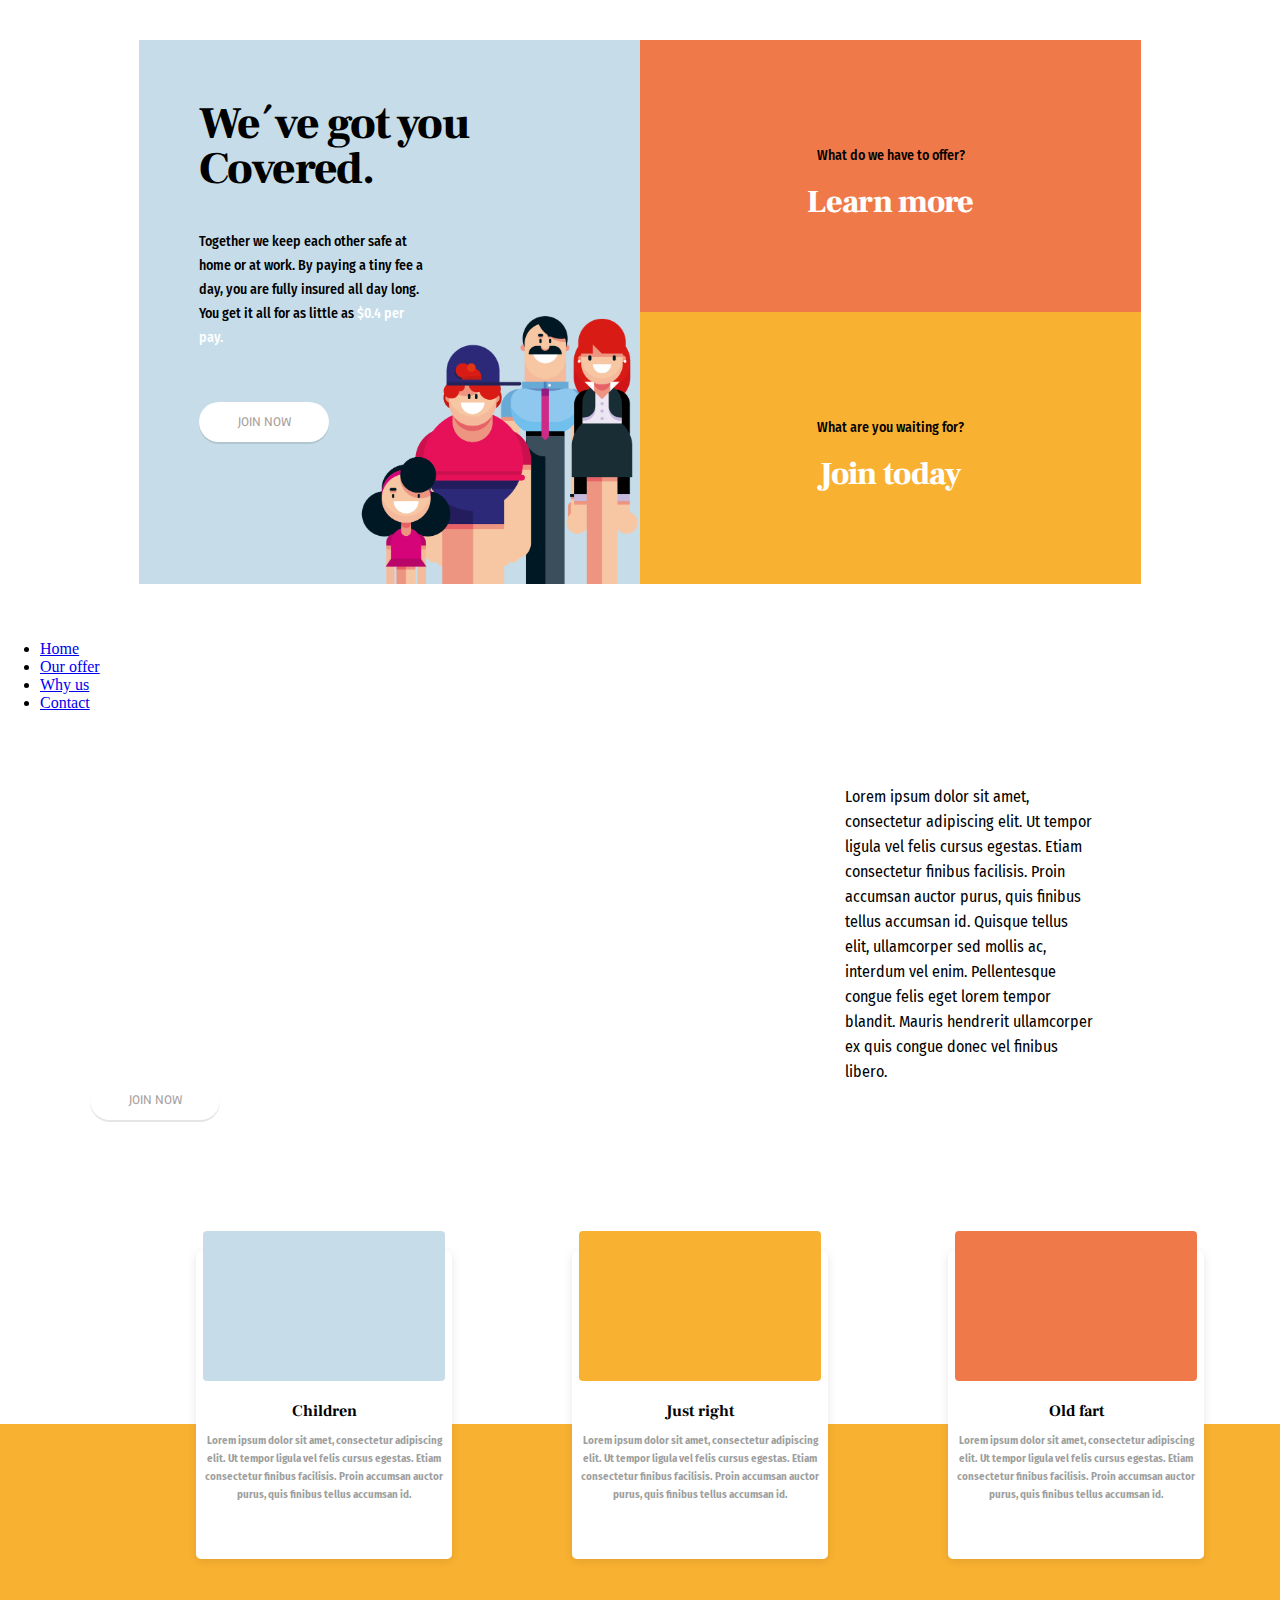
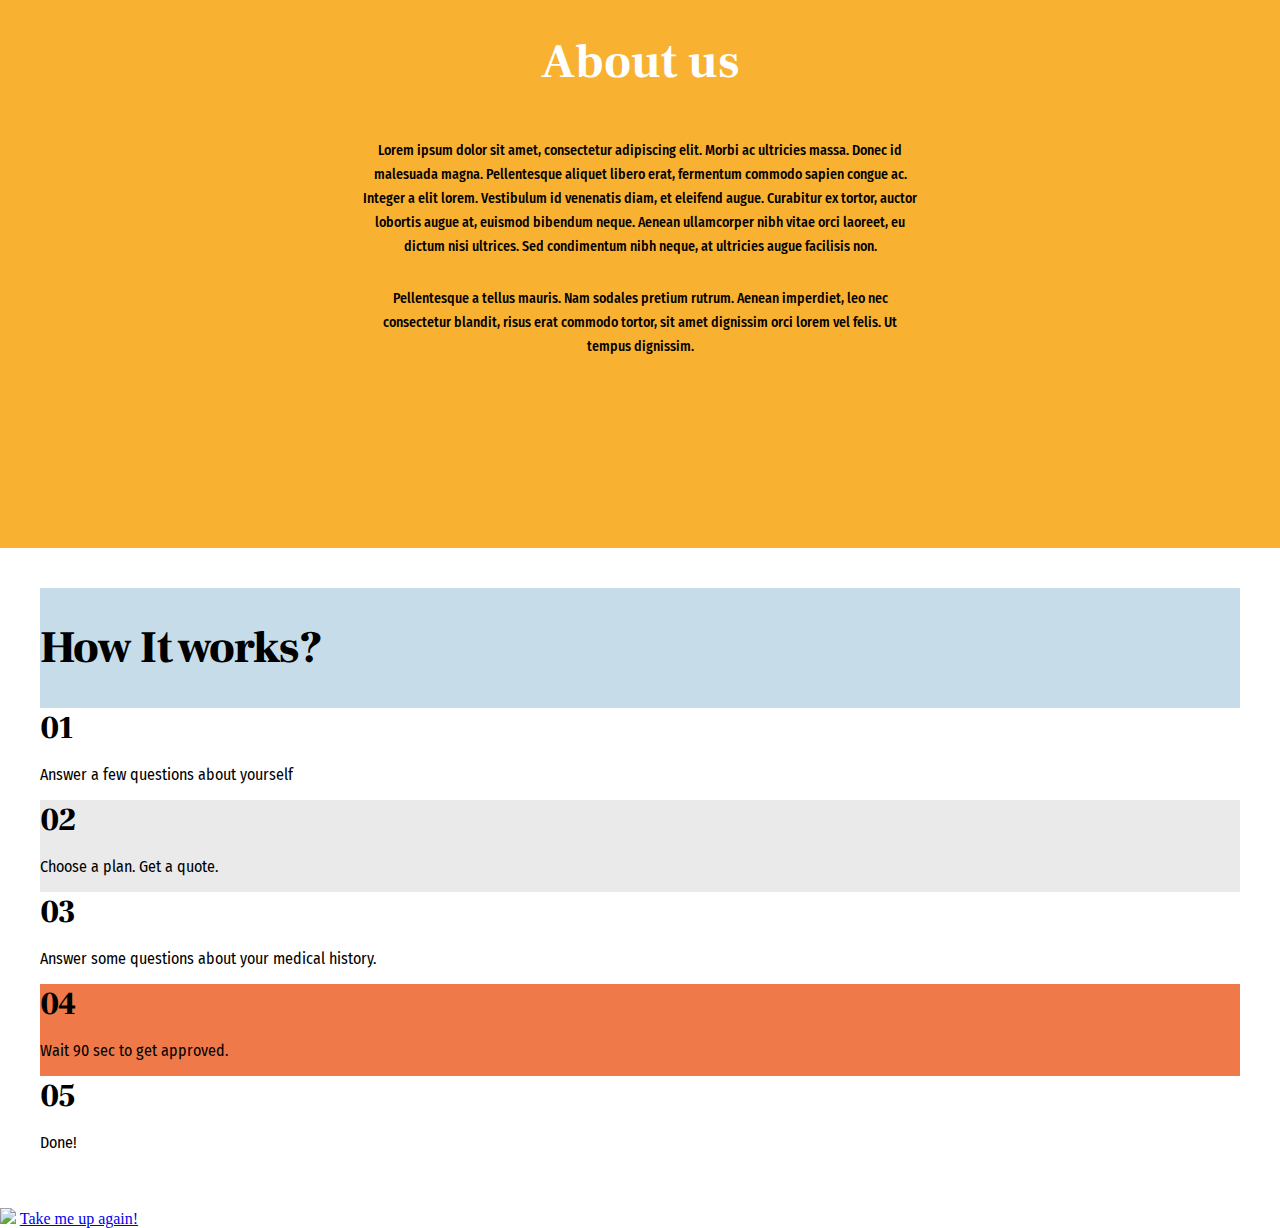
==== commit 06794d3f: "fixed bg color on mid" ====
--- a/index.html
+++ b/index.html
@@ -50,7 +50,7 @@
         </nav>
     </header>
     <main>
-        <section class="bright-bg middle">
+        <section class="gray-bg middle">
             <div class="grid-container1 middle">
                 <div class="text-container1">
                     <h1 class="brightest">Your personal financial safety net online.</h1><button
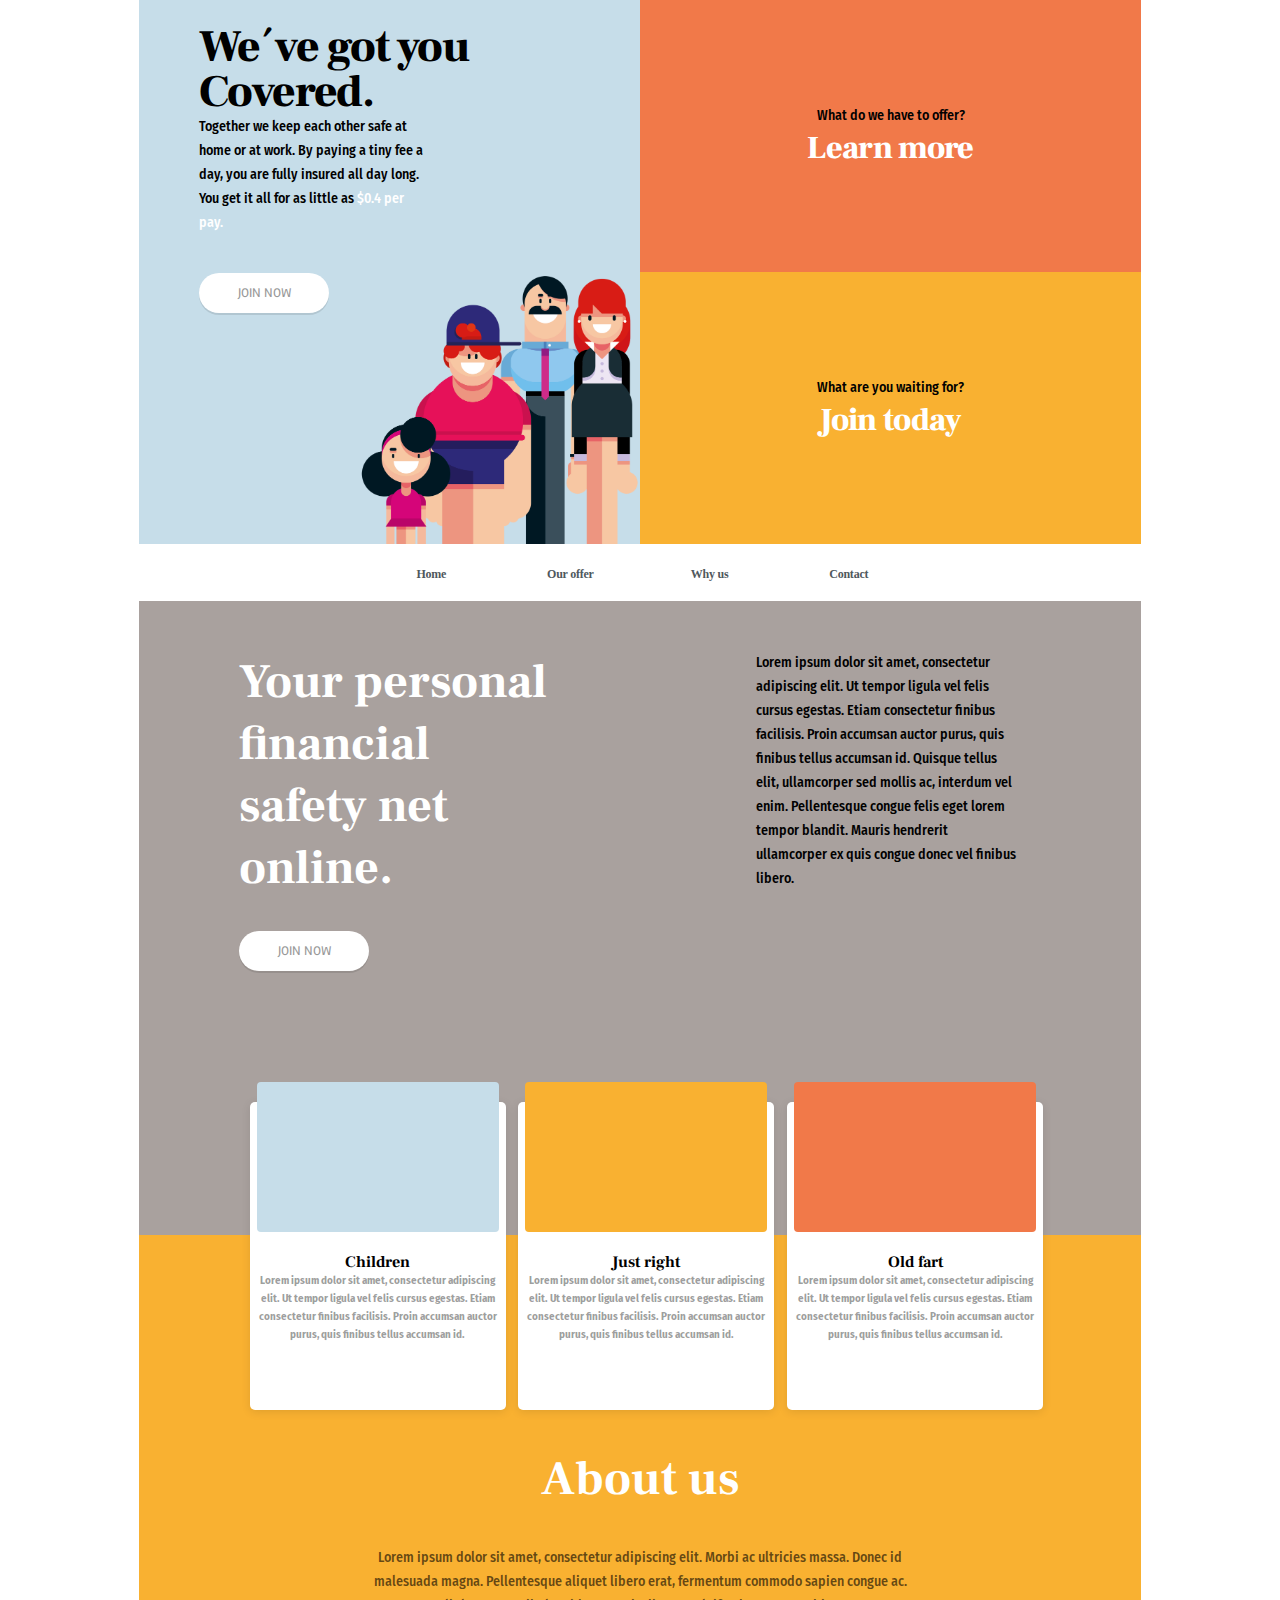
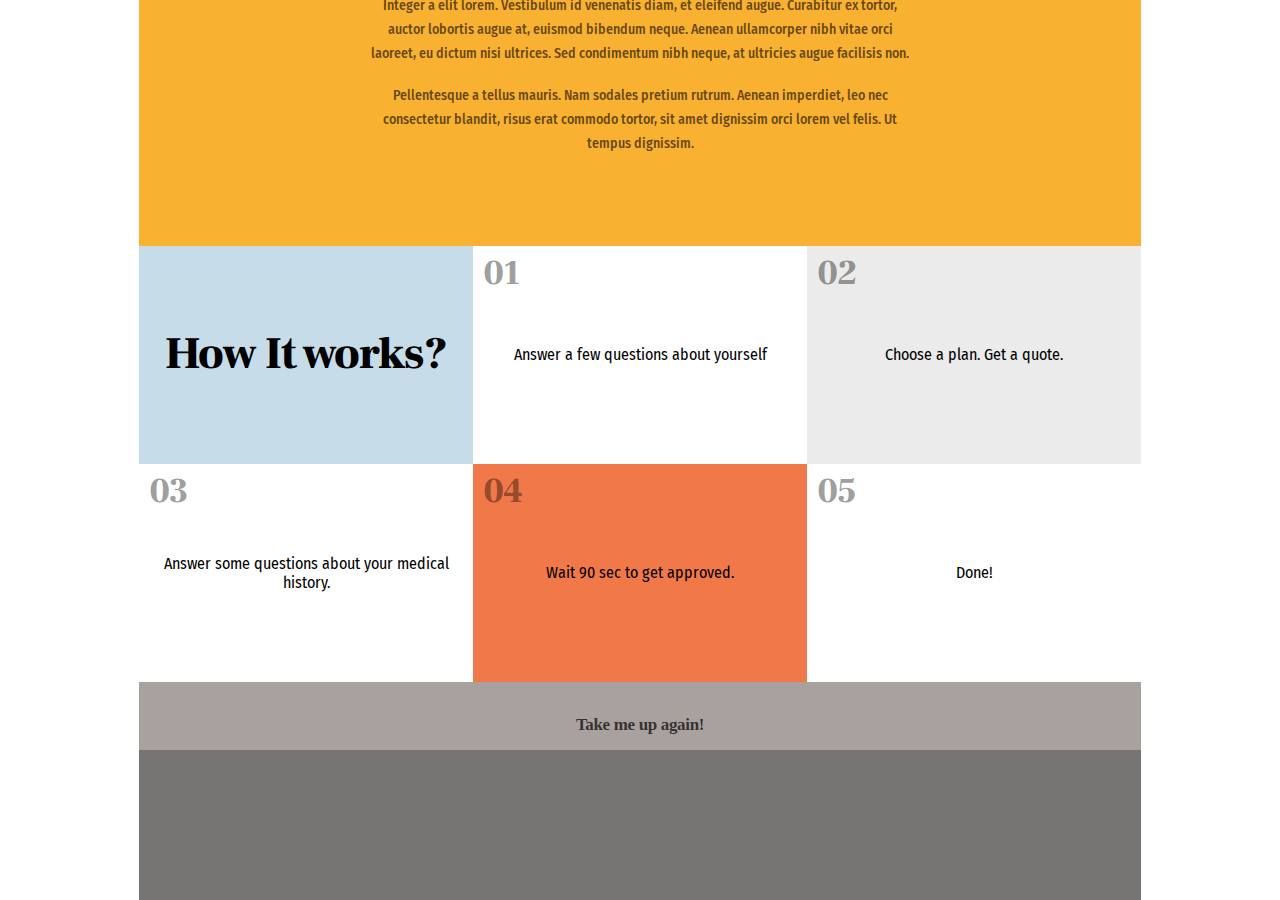
==== commit 02dca499: "fixed img url error" ====
--- a/index.html
+++ b/index.html
@@ -42,10 +42,10 @@
 
         <nav class="mainNav hide">
             <ul class="navItems">
-                <li><a class="link" href="index.html">Home</a></li>
-                <li><a class="link" href="#">Our offer</a></li>
-                <li><a class="link" href="#">Why us</a></li>
-                <li><a class="link" href="contact.html">Contact</a></li>
+                <li class="grow"><a class="link" href="index.html">Home</a></li>
+                <li class="grow"><a class="link" href="#">Our offer</a></li>
+                <li class="grow"><a class="link" href="#">Why us</a></li>
+                <li class="grow"><a class="link" href="contact.html">Contact</a></li>
             </ul>
         </nav>
     </header>
--- a/style.css
+++ b/style.css
@@ -3,40 +3,38 @@
 /**/
 
 /* global */
+* {
+    margin: 0;
+    padding: 0;
+    box-sizing: border-box;
+}
 
 html,
 body {
     height: 100%;
     word-break: break-word;
-}
-
-
-/*COMMENT OUT, Carl*/
-/* html {
-    margin-left: 5%;
-    margin-right: 5%;
-    margin-bottom: 0%;
-    margin-top: 0%;
-} */
+    scroll-behavior: smooth;
+}
 
 body {
-    margin: 0%;
-}
-
+    max-width: 1002px;
+    margin: auto;
+}
 
 /* colors */
 
 :root {
     --blue: #c6dde9;
-    --red: #f07949;
+    --red: #f17949;
     --yellow: #f9b131;
-    --bright: #a9a19e;
-    --brighter: #eaeaea;
+    --bright: #999999;
+    --brighter: #ebebeb;
     --brightest: #ffffff;
     --dim: #4f585d;
     --dark: #43403f;
     --darker: #282c2f;
     --darkest: #000000;
+    --gray: #a9a19e;
 }
 
 
@@ -80,46 +78,6 @@
     color: var(--darkest);
 }
 
-.red {
-    color: var(--red);
-}
-
-.blue {
-    color: var(--blue);
-}
-
-.yellow {
-    color: var(--yellow);
-}
-
-.bright {
-    color: var(--bright);
-}
-
-.brighter {
-    color: var(--brighter);
-}
-
-.brightest {
-    color: var(--brightest);
-}
-
-.dim {
-    color: var(--dim);
-}
-
-.dark {
-    color: var(--dark);
-}
-
-.darker {
-    color: var(--darker);
-}
-
-.darkest {
-    color: var(--darkest);
-}
-
 .red-bg {
     background-color: var(--red);
 }
@@ -160,10 +118,13 @@
     background-color: var(--darkest);
 }
 
+.gray-bg {
+    background-color: var(--gray);
+}
 
 /* colors end */
 
-/* fonts */
+/* font settings */
 
 :root {
     --link: 'Rambla', sans-serif;
@@ -175,7 +136,9 @@
     font-family: var(--link);
 }
 
-h1 {font-size: xxx-large;}
+h1 {
+    font-size: xxx-large;
+}
 
 h1,
 h2,
@@ -186,43 +149,29 @@
     font-family: var(--heading);
 }
 
-
-/*CHANGED VALUE, Carl*/
 p {
     font-family: var(--paragraph);
-    
-}
-
-p.small {
-    font-size: small;
-}
-
-p.medium {
-    font-size: medium;
-}
-
-p.large {
-    font-size: large;
-}
-
-p.larger {
-    font-size: larger;
 }
 
 /* fonts end*/
 
-
-link {
+label {color: var(--brightest);}
+
+.link {
     text-decoration: none;
-
-}
-
-nav link {
+    font-style: normal;
+    font-weight: 600;
+    font-size: 12px;
+    line-height: 100%;
+    letter-spacing: -0.02em;
+}
+
+nav .link {
 
     color: var(--dim);
 }
 
-nav link:hover {
+nav .link:hover {
     color: var(--darker);
 }
 
@@ -230,28 +179,13 @@
     display: flex;
 }
 
-.justify-center {
-    justify-content: center;
-}
-
-.direction-row {
-    flex-direction: row;
-}
-
-
-/* grid */
-
-.grid {
-    display: grid;
-}
-
-.inline-grid {
-    display: inline-grid;
-}
+.arrow {height: 10px;
+    width: 15px;
+    align-self: center;}
 
 .avatar-child {
     background-color: var(--blue);
-    background-image: url(/img/child.png);
+    background-image: url('img/child.png');
     background-size: 30%;
     background-repeat: no-repeat;
     border-radius: 4px;
@@ -262,12 +196,15 @@
     bottom: 20px;
 }
 
-.grid-container1 {display: grid;
-    grid-template-columns: 1fr 1fr;margin-bottom: 100px;}
+.grid-container1 {
+    display: grid;
+    grid-template-columns: 1fr 1fr;
+    margin-bottom: 100px;
+}
 
 .avatar-adult {
     background-color: var(--yellow);
-    background-image: url(/img/adult.png);
+    background-image: url('img/adult.png');
     background-size: 35%;
     background-repeat: no-repeat;
     border-radius: 4px;
@@ -279,11 +216,9 @@
 
 }
 
-.avatar-old 
-
-{
+.avatar-old {
     background-color: var(--red);
-    background-image: url(/img/old.png);
+    background-image: url('img/old.png');
     background-size: 45%;
     background-repeat: no-repeat;
     border-radius: 4px;
@@ -295,56 +230,121 @@
 
 }
 
-.rectangle-big h1 {
-    margin-top: 0%;
-}
-
-.template-area-1 {
-    grid-template-areas:
-        "a"
-        "b";
-
-    grid-template-rows: repeat(2, auto auto);
-
-}
-
-.card-container {margin-bottom: -175px;
-    display: flex;
-    justify-content: center;}
-
- p.about-us{
+.red-square.flex,
+.yellow-square.flex,
+.blue-square.flex {
+    display: flex;
+    flex-direction: column;
+    justify-content: center;
+    align-items: center;
+}
+
+.card-container {
+    margin-bottom: -175px;
+    display: flex;
+    justify-content: center;
+}
+
+.how-it-works {
+    display: flex;
+    justify-content: center;
+    align-items: center;
+    min-width: 334px;
+    height: 218px;
+}
+
+.how-it-works {
     text-align: center;
-    }
-
-section {padding: 40px;}
-
-.grid-container1{display: grid;
-    grid-template-columns: 1fr 1fr;}
+}
+
+.nr {
+    position: absolute;
+    padding-top: 10px;
+    padding-left: 10px;
+    font-family: Frank Ruhl Libre;
+    font-style: normal;
+    font-weight: 900;
+    font-size: 35px;
+    line-height: 100%;
+    color: rgba(0, 0, 0, 0.4);
+}
+
+.small-text {
+    font-family: Fira Sans;
+    font-style: normal;
+    font-weight: 500;
+    font-size: 17px;
+    line-height: 20px;
+    color: rgba(0, 0, 0, 0.7);
+}
+
+p.about-us {
+    text-align: center;
+}
+
+.up {
+    min-width: 375px;
+    height: 68px;
+    display: flex;
+    flex-direction: column;
+    justify-content: center;
+    align-items: center;
+}
+
+.button {
+    font-size: 17px;
+    color: rgba(0, 0, 0, 0.7);
+
+}
+
+footer {
+    display: flex;
+    justify-content: center;
+}
+
+.end-detail {
+    flex-grow: 1;
+
+    max-width: 1002px;
+    height: 218px;
+    background: #777574;
+}
+
+.grid-container {
+    display: grid;
+    grid-template-columns: 1fr 1fr;
+}
 
 
 .card {
     background-color: var(--brightest);
     box-shadow: 0px 2px 10px rgba(0, 0, 0, 0.1);
-    margin-left: 10%;
+    margin-left: 1vw;
     width: 256px;
     height: 308px;
     border-radius: 5px;
     text-align: center;
     display: flex;
-flex-direction: column;
-padding-left: 7px;
-padding-right: 7px;
-}
-
-.text-container1 {padding-left: 50px;
-    padding-right: 50px;width: 415px;}
-
-    .text-container1 h1 {margin-top:0;}
-
-.text-container2 {padding-left: 10%;
-    width: 310px;justify-self: center;}
-
-text-container2 p {padding-right: 175px;padding-left: 50px;}
+    flex-direction: column;
+    padding-left: 7px;
+    padding-right: 7px;
+}
+
+.text-container1 {
+    padding-left: 50px;
+    padding-right: 50px;
+    width: 415px;
+}
+
+.text-container1 h1 {
+    margin-top: 0;
+}
+
+.text-container2 {
+    padding-left: 10%;
+    width: 310px;
+    justify-self: center;
+}
 
 .card h4 {
     margin-bottom: 0;
@@ -360,38 +360,21 @@
     color: rgba(0, 0, 0, 0.4);
 }
 
-article.about-us {margin:15vh;}
-
-div.about-us {display: flex;
+div.about-us {
+    display: flex;
     flex-direction: column;
     margin-left: 20%;
-    margin-right: 20%;text-align: center;}
-
-
-.more-line-height {line-height: 25px;}
-
-.grid-area-a {
-    grid-area: a;
-}
-
-.grid-area-b {
-    grid-area: b;
-}
-
-.grid-area-c {
-    grid-area: c;
-}
-
-.grid-1by1 {
-    grid-template-areas:
-        "a"
-        "b";
-    grid-template-columns: repeat(1, 1fr);
-    grid-template-rows: repeat(2, minmax(375px, 501px));
-
-}
-
-button.join {
+    margin-right: 20%;
+    text-align: center;
+}
+
+
+.more-line-height {
+    line-height: 25px;
+}
+
+button.join,
+.formButton  {
     width: 130px;
     height: 40px;
     box-shadow: 0px 2px 0px rgba(0, 0, 0, 0.1);
@@ -399,24 +382,26 @@
     border-radius: 100px;
     background-color: var(--brightest);
     color: var(--bright);
-    /*ADDED, Carl*/
     text-transform: uppercase;
     margin: 10% 0;
 }
 
-button.join:hover {background-color: var(--brighter);}
-
-.numbered {}
-
-
-
-/*
-Calle CSS
-*/
-
-* {
-    box-sizing: border-box;
-}
+.formButton {color:var(--darker)}
+
+.formButton:active,
+button.join:active
+{  transform: translateY(1px);}
+
+.formButton:hover {
+    background-color: var(--brighter);
+}
+
+button.join:hover {
+    background-color: var(--brighter);
+}
+
+.grow { transition: all .2s ease-in-out; }
+.grow:hover{transform: scale(1.2);}
 
 
 /*Fonts*/
@@ -437,6 +422,20 @@
     margin: 0;
 }
 
+article.about-us {
+    margin-top: 18%;
+    padding-bottom: 10%;
+}
+
+h1.about-us {
+    padding-bottom: 2vh;
+}
+
+p.about-us {
+    padding-top: 2vh;
+    color: rgba(0, 0, 0, 0.6);
+}
+
 article p {
     font-style: normal;
     font-weight: 500;
@@ -457,7 +456,8 @@
     background-size: 342px auto;
 }
 
-.red-square, .yellow-square {
+.red-square,
+.yellow-square {
     min-width: 375px;
     height: 315px;
 }
@@ -466,7 +466,8 @@
     padding: 5%;
 }
 
-.red-square.flex, .yellow-square.flex {
+.red-square.flex,
+.yellow-square.flex {
     display: flex;
     flex-direction: column;
     justify-content: center;
@@ -478,11 +479,11 @@
 */
 
 .topSection {
-    grid-template-columns:1fr repeat(2, minmax(375px, 501px)) 1fr;
+    grid-template-columns: 1fr repeat(2, minmax(375px, 501px)) 1fr;
     grid-template-rows: repeat(2, 272px);
-    grid-template-areas: 
-    ". bs rs ."
-    ". bs ys ."    
+    grid-template-areas:
+        ". bs rs ."
+        ". bs ys ."
     ;
 }
 
@@ -498,35 +499,267 @@
     grid-area: ys;
 }
 
+section.middle {
+    padding-bottom: 10vh;
+    padding: 5% 5% 0% 5%;
+}
+
+
 @media only screen and (max-width: 375px) {
-
-    .grid-container1 {display: block;}
-
-    section.about-us {height: 245vh;}
-    div.about-us,article.about-us {margin: 0;}
-    grid-container1 {display: block;}
-    div.card-container {flex-flow: column; height: 100%;
+    p.about-us {
+        margin-bottom: 4vh;
+    }
+
+    .containerSquare.flex {
+        display: flex;
+        flex-direction: column;
+        justify-content: space-evenly;
+        align-items: center;
+    }
+
+    div.middle {
+        display: flex;
+        flex-direction: column;
+        justify-content: center;
+    }
+
+    section.middle {
+        margin-left: 0;
+        margin-right: 0;
+        padding-bottom: 8vh;
+    }
+
+    h1.about-us {
+        margin-bottom: 2vh;
+    }
+
+    article.about-us {
+        padding-top: 0;
+        margin-top: 0;
+    }
+
+    div.about-us {
+        margin-top: 2vh;
+        margin-left: 0;
+        margin-right: 0;
+    }
+
+    section.about-us {
+        height: 245vh;
+    }
+
+
+    .card-container {
         display: flex;
         flex-flow: column;
-        width: auto;margin-bottom: 0vh;margin-top: -10vh;}
-
-        .text-container1, .text-container2 {padding: 0;}
-
-        section {padding: 30px;}
-
-        section.personal-finance {height: 285vh;}
-
-        
-    .card {margin-top: 20%;margin-left: 8vw;}
-
-    .smartphone-hidden {display: none;}
-   }
+        margin-bottom: 0vh;
+        margin-top: -10vh;
+        margin-left: 2vh;
+    }
+
+    .text-container1 h1 {
+        padding-bottom: 2vh
+    }
+
+    .text-container1,
+    .text-container2 {
+        padding: 0;
+        padding-left: 2vh;
+    }
+
+
+
+    section.personal-finance {
+        height: 285vh;
+    }
+
+    .transparent {
+        color: rgba(0, 0, 0, 0.6);
+    }
+
+    .card {
+        margin-top: 20%;
+        margin-left: 8vw;
+    }
+
+    .smartphone-hidden {
+        display: none;
+    }
+}
+
+
+h3 {
+    font-style: normal;
+    font-weight: 900;
+    font-size: 32px;
+    line-height: 41px;
+    letter-spacing: -0.02em;
+    margin: 0;
+}
+
+article p,
+.textStyle {
+    font-style: normal;
+    font-weight: 500;
+    font-size: 14px;
+    line-height: 24px;
+    font-family: var(--paragraph);
+}
+
+/*
+MOBILE
+*/
+
+.blue-square {
+    min-width: 375px;
+    height: 724px;
+    padding: 5% 5% 0% 5%;
+}
+
+.imgFamily {
+    background: var(--blue) url('img/family.png') bottom center no-repeat;
+    background-size: 342px auto;
+}
+
+.red-square,
+.yellow-square {
+    min-width: 375px;
+    height: 315px;
+}
+
+.passpartou {
+    padding: 5%;
+}
+
+
+a {
+    text-decoration: none;
+}
+
+/*
+NAVIGATION
+*/
+
+.mainNav {
+    display: grid;
+    grid-template-columns: 0.4fr 1fr 0.4fr;
+    grid-template-areas:
+        ". nI ."
+    ;
+}
+
+.mainNav .navItems {
+    grid-area: nI;
+
+    display: grid;
+    grid-template-columns: repeat(auto-fit, minmax(100px, 1fr));
+    grid-auto-rows: 57px;
+    place-items: center;
+
+    list-style: none;
+}
+
+a .link:active {color: var(--darkest)}
+
+/*
+MAIN, HOW IT WORKS
+*/
+
+.how-it-works {
+    display: flex;
+    justify-content: center;
+    align-items: center;
+    min-width: 334px;
+    height: 218px;
+}
+
+.how-it-works {
+    text-align: center;
+}
+
+.nr {
+    position: absolute;
+    padding-top: 10px;
+    padding-left: 10px;
+    font-family: Frank Ruhl Libre;
+    font-style: normal;
+    font-weight: 900;
+    font-size: 35px;
+    line-height: 100%;
+    color: rgba(0, 0, 0, 0.4);
+}
+
+.small-text {
+    font-family: Fira Sans;
+    font-style: normal;
+    font-weight: 500;
+    font-size: 17px;
+    line-height: 20px;
+    color: rgba(0, 0, 0, 0.7);
+}
+
+.up {
+    min-width: 375px;
+    height: 68px;
+    display: flex;
+    flex-direction: column;
+    justify-content: center;
+    align-items: center;
+}
+
+.button {
+    font-size: 17px;
+    color: rgba(0, 0, 0, 0.7);
+
+}
+
+footer {
+    display: flex;
+    justify-content: center;
+}
+
+.end-detail {
+    flex-grow: 1;
+
+    max-width: 1002px;
+    height: 218px;
+    background: #777574;
+}
+
+
+/*
+DESKTOP LAYOUT
+*/
 
 @media only screen and (min-width: 750px) {
 
 
     .grid {
-        display :grid;
+        display: grid;
+    }
+
+    .topSection.grid {
+        grid-template-columns: 1fr repeat(2, minmax(375px, 501px)) 1fr;
+        grid-template-rows: repeat(2, 272px);
+    }
+
+    .topSection {
+        grid-template-areas:
+            ". bs rs ."
+            ". bs ys ."
+        ;
+    }
+
+    .topSection .blue-square {
+        grid-area: bs;
+    }
+
+    .topSection .red-square {
+        grid-area: rs;
+    }
+
+    .topSection .yellow-square {
+        grid-area: ys;
     }
 
     .blue-square {
@@ -540,12 +773,210 @@
     .blue-square p {
         width: 32ch;
     }
-    
-    .blue-square {
+
+    .imgFamily {
         background-position: bottom right;
         background-size: 280px;
     }
 
-    .red-square, .yellow-square {
+    .red-square,
+    .yellow-square {
         height: 100%;
+    }
+}
+
+@media only screen and (min-width: 750px) {
+
+    .buttSection.grid {
+        grid-template-columns: minmax(375px, 501px) minmax(375px, 501px);
+        grid-template-rows: minmax(minmax(0, 1fr), 340px) minmax(minmax(0, 1fr), 340px) minmax(minmax(0, 1fr), 340px);
+    }
+}
+
+@media only screen and (max-width: 750px) {
+    .hide {
+        display: none;
+    }
+}
+
+@media only screen and (min-width: 1002px) {
+
+    .layout {
+        display: flex;
+        justify-content: center;
+    }
+
+    .grid {
+        display: grid;
+    }
+
+    .buttSection.grid {
+        grid-template-columns: repeat(3, minmax(250px, 334px));
+        grid-template-rows: repeat(2, minmax(minmax(0, 1fr) 340px));
+    }
+
+    .containerSquare.flex {
+        flex-grow: 1;
+         
+        justify-content: flex-start;
+        align-items: flex-start;
+        max-width: 1002px;
+        max-height: 407px;
+            }
+         
+        .contactInfo {
+        justify-content: flex-start;
+        align-items: flex-start;
+        padding: 3%;
+        line-height: 30px;
+        background-color: var(--yellow);
+            }
+         
+        .contactInfo h2{
+        color: var(--brightest);
+            }
+         
+        .contactInfo p {
+        color: var(--brightest);
+        justify-self: flex-end;
+            }
+         
+        .roundMap {
+        display: none;
+            }
+         
+            .imgMap {
+        background-image: url('img/mapLg.png');
+        background-repeat: no-repeat;
+        background-position: center;
+            }
+
+        }
+
+/*
+CONTACT PAGE MOBILE
+*/
+
+.blue-square.flex2 {
+    display: flex;
+    justify-content: center;
+}
+
+.imgFatherSon {
+    background: var(--blue) url('img/fatherSon.png') bottom center no-repeat;
+    background-size: 200px;
+}
+
+.gray-square {
+    min-width: 375px;
+    height: 724px;
+}
+
+.gray-square.flex {
+    display: flex;
+    flex-direction: column;
+    justify-content: space-evenly;
+    align-items: center;
+}
+
+.contactForm {
+    display: grid;
+    grid-template-columns: 1fr;
+}
+
+.positionRight {
+    display: grid;
+    grid-template-columns: 1fr;
+    place-items: end;
+}
+
+.findUs.flex {
+    display: flex;
+    justify-content: center;
+}
+
+.findUs .containerSquare {
+    min-width: 375px;
+    height: 724px;
+}
+
+.contactInfo {
+    min-width: 323px;
+    height: 206px;
+
+    display: flex;
+    flex-direction: column;
+    justify-content: center;
+    align-items: center;
+}
+
+.blue-square.big h2 {
+    padding-top: 100px;
+}
+
+.roundMap {
+    max-width: 80%;
+    border-radius: 50%;
+}
+
+/*CONTACT PAGE DESKTOP*/
+
+@media only screen and (min-width: 750px) {
+
+    .topSection.contact {
+        grid-template-areas:
+            ". bs bs ."
+            ". bs bs ."
+        ;
+    }
+
+    .imgFatherSon {
+        background-position: 85% 100%;
+    }
+
+    .blue-square.flex2 {
+        align-items: center;
+    }
+
+    .blue-square.big h2 {
+        padding-bottom: calc(544px * 0.15);
+    }
+
+    .contactUs.grid {
+        grid-template-columns: 1fr repeat(2, minmax(375px, 501px)) 1fr;
+        grid-template-rows: repeat(2, 272px);
+        grid-template-areas:
+            ". gs gs ."
+            ". gs gs ."
+        ;
+    }
+
+    .contactUs .gray-square {
+        grid-area: gs;
+    }
+
+    .gray-square {
+        height: 100%;
+        padding: 10%;
+    }
+
+    .gray-square.flex {
+        display: flex;
+        flex-direction: row;
+        justify-content: space-evenly;
+        align-items: baseline;
+    }
+
+    .transformH2 {
+        font-size: 45px;
+        line-height: 100%;
+        letter-spacing: -0.02em;
+        width: 15ch;
+    }
+
+}
+
+#myBtn {    
+    display: flex;
+flex-direction: column;
 }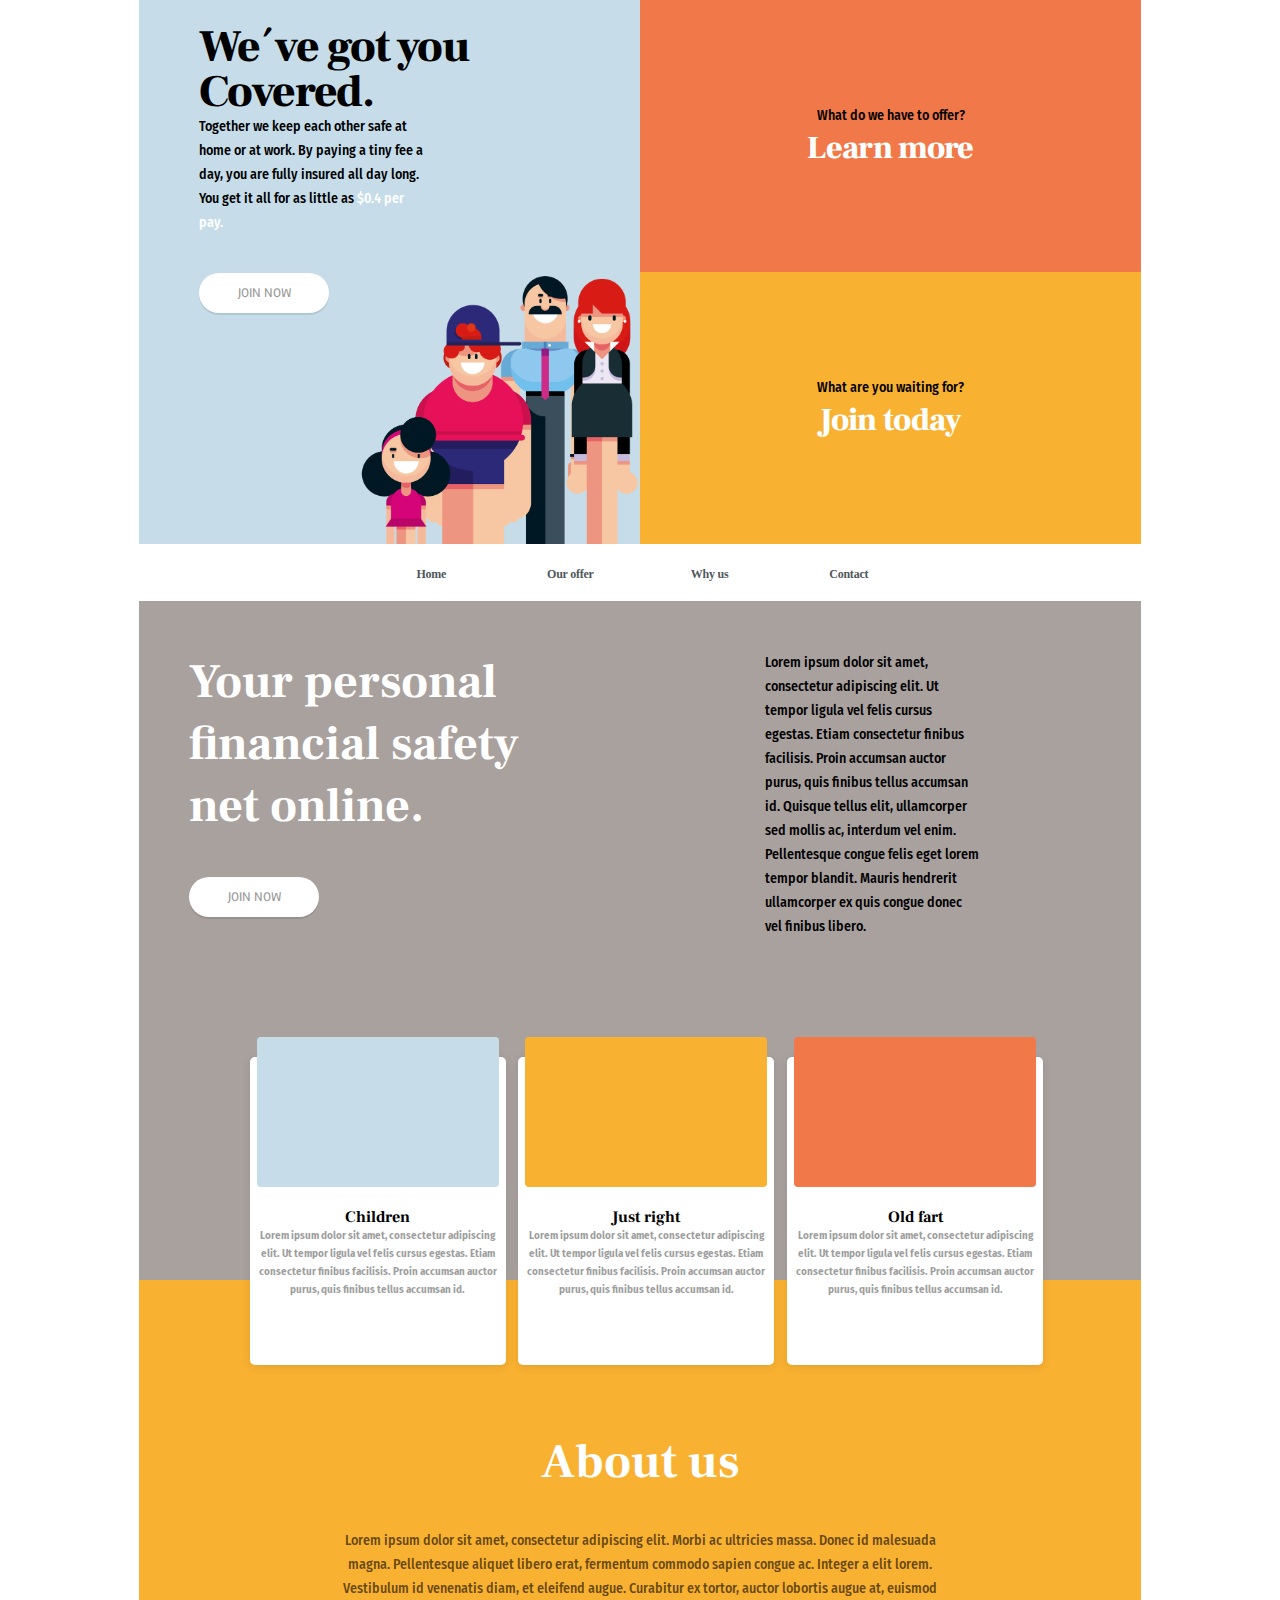
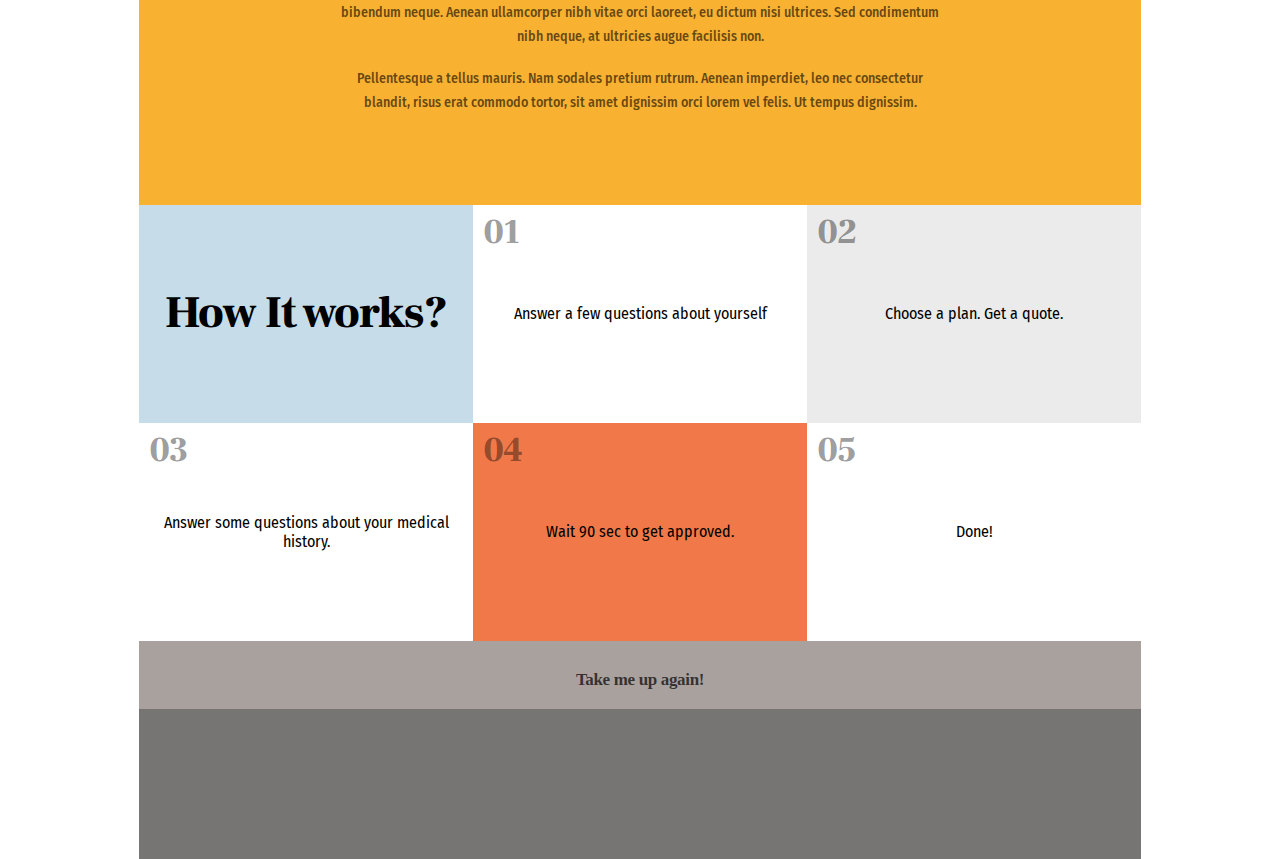
==== commit 9be0d749: "fixed typo" ====
--- a/index.html
+++ b/index.html
@@ -11,6 +11,7 @@
     <meta http-equiv="X-UA-Compatible" content="IE=edge">
     <title>insurance-project</title>
     <meta name="description" content="">
+    <meta http-equiv="ScreenOrientation" content="autoRotate:disabled">
     <meta name="viewport" content="width=device-width, initial-scale=1">
     <link rel="stylesheet" href="style.css">
 </head>
@@ -177,10 +178,7 @@
     <footer>
         <div class="end-detail">
             <div class="up gray-bg hide">
-                <span>
-                    <img class="arrow" src="./img/Vector.png"></img>
-                </span>
-                <a class="button link" onclick="topFunction" id="myBtn" href="#">Take me up again!</a>
+                <a class="button link" onclick="topFunction" id="myBtn" href="#"><img class="arrow" src="./img/Vector.png">Take me up again!</a>
             </div>
         </div>
     </footer>
--- a/style.css
+++ b/style.css
@@ -200,6 +200,7 @@
     display: grid;
     grid-template-columns: 1fr 1fr;
     margin-bottom: 100px;
+    padding-top: 5%;
 }
 
 .avatar-adult {
@@ -283,7 +284,7 @@
 }
 
 .up {
-    min-width: 375px;
+    min-width: 360px;
     height: 68px;
     display: flex;
     flex-direction: column;
@@ -333,7 +334,7 @@
 .text-container1 {
     padding-left: 50px;
     padding-right: 50px;
-    width: 415px;
+    min-width: 360px;
 }
 
 .text-container1 h1 {
@@ -341,8 +342,8 @@
 }
 
 .text-container2 {
-    padding-left: 10%;
-    width: 310px;
+    padding-left: 25%;
+    padding-right: 32%;
     justify-self: center;
 }
 
@@ -423,8 +424,7 @@
 }
 
 article.about-us {
-    margin-top: 18%;
-    padding-bottom: 10%;
+    padding-top: 15%;
 }
 
 h1.about-us {
@@ -448,7 +448,7 @@
 */
 
 .blue-square {
-    min-width: 375px;
+    min-width: 360px;
     height: 724px;
     padding: 5% 5% 0% 5%;
 
@@ -458,7 +458,7 @@
 
 .red-square,
 .yellow-square {
-    min-width: 375px;
+    min-width: 360px;
     height: 315px;
 }
 
@@ -501,7 +501,6 @@
 
 section.middle {
     padding-bottom: 10vh;
-    padding: 5% 5% 0% 5%;
 }
 
 
@@ -539,22 +538,23 @@
     }
 
     div.about-us {
-        margin-top: 2vh;
+        margin-top: 0;
         margin-left: 0;
         margin-right: 0;
+        padding: 3vh;
     }
 
     section.about-us {
         height: 245vh;
     }
+
+    .grid-container1 {margin-bottom: 0;}
 
 
     .card-container {
         display: flex;
         flex-flow: column;
         margin-bottom: 0vh;
-        margin-top: -10vh;
-        margin-left: 2vh;
     }
 
     .text-container1 h1 {
@@ -564,7 +564,7 @@
     .text-container1,
     .text-container2 {
         padding: 0;
-        padding-left: 2vh;
+        padding-left: 3vh;
     }
 
 
@@ -579,7 +579,7 @@
 
     .card {
         margin-top: 20%;
-        margin-left: 8vw;
+        align-self: center;
     }
 
     .smartphone-hidden {
@@ -611,7 +611,7 @@
 */
 
 .blue-square {
-    min-width: 375px;
+    min-width: 360px;
     height: 724px;
     padding: 5% 5% 0% 5%;
 }
@@ -623,7 +623,7 @@
 
 .red-square,
 .yellow-square {
-    min-width: 375px;
+    min-width: 360px;
     height: 315px;
 }
 
@@ -699,7 +699,7 @@
 }
 
 .up {
-    min-width: 375px;
+    min-width: 360px;
     height: 68px;
     display: flex;
     flex-direction: column;
@@ -868,7 +868,7 @@
 }
 
 .gray-square {
-    min-width: 375px;
+    min-width: 360px;
     height: 724px;
 }
 
@@ -896,7 +896,7 @@
 }
 
 .findUs .containerSquare {
-    min-width: 375px;
+    min-width: 360px;
     height: 724px;
 }
 
